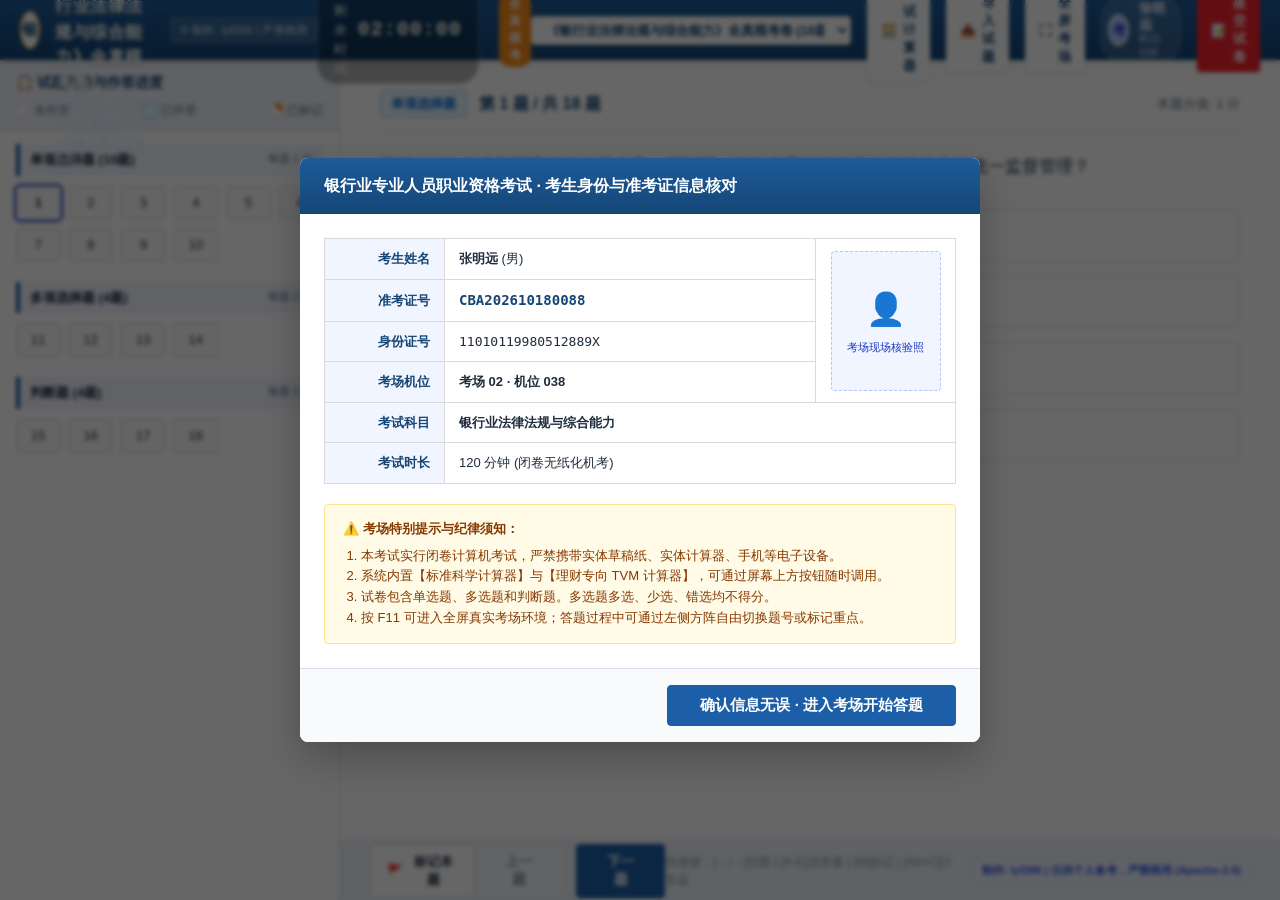
==== index.html @ 2319b37b "feat: release 2026 bank exam toolkit with 1:1 ATA web simulator and Anki deck matrix" ====
<!DOCTYPE html>
<html lang="zh-CN">
<head>
  <meta charset="UTF-8">
  <meta name="viewport" content="width=device-width, initial-scale=1.0">
  <title>2026 银行业专业人员职业资格考试 · 1:1 全真机考模拟系统 (ATA仿真版)</title>
  <link rel="stylesheet" href="lib/katex/katex.min.css">
  <link rel="stylesheet" href="css/exam_theme.css">
</head>
<body>

  <!-- ==========================================================================
       顶部考务信息栏 (ATA 经典深蓝顶栏)
       ========================================================================== -->
  <header class="exam-header">
    <div class="header-left">
      <div class="cba-emblem">银</div>
      <div class="exam-title-group">
        <h1 id="examHeaderTitle">2026 银行业专业人员初级职业资格考试</h1>
        <div class="exam-subtitle" id="examHeaderSubtitle">全美在线 (ATA) 全真考务机考模拟平台</div>
      </div>
      <div class="author-watermark-tag" title="本项目严格开源非商业使用">
        <span>© 制作: lyf266 | 严禁商用</span>
      </div>
    </div>

    <div class="header-center">
      <div class="timer-badge">
        <span>⏱️ 剩余时间</span>
        <span class="timer-digits" id="examTimer">02:00:00</span>
      </div>
      <button class="mode-badge" id="modeToggleBtn" title="点击切换模考与背题模式" style="border:none; cursor:pointer;">全真模考</button>
    </div>

    <div class="header-right">
      <!-- 科目切换下拉框 -->
      <select id="paperSelect" style="padding: 5px 10px; border-radius: 4px; border: 1px solid #d9d9d9; font-size: 13px; background: #ffffff; color: #164675; font-weight: 600; max-width: 320px; outline: none; cursor: pointer;">
        <optgroup label="🔥 2025年10月最新机考回忆卷 (新增)">
          <option value="2025_10_law">2025年10月《法律法规》最新机考回忆卷 (30题·上午+下午场)</option>
          <option value="2025_10_finance">2025年10月《个人理财》最新机考回忆卷 (13题·先付年金/养老)</option>
          <option value="2024_2025_spotlight">2024-2025双科机考高频考点密训卷 (10题)</option>
        </optgroup>
        <optgroup label="🎯 2026 冲刺模考卷 (双科仿真)">
          <option value="law_2026">《银行业法律法规与综合能力》全真模考卷 (18题)</option>
          <option value="finance_2026">《个人理财》金融计算与实务模考卷 (11题)</option>
        </optgroup>
        <optgroup label="🏛️ 《法律法规与综合能力》历年机考真题卷">
          <option value="2024_10_law">2024年下半年《法律法规》全真模考金题卷 (125题·满分)</option>
          <option value="2024_06_law">2024年06月《法律法规》全真机考真题卷 (125题·高频)</option>
          <option value="2025_06_law">2025年上半年《法律法规》最新大纲密训卷 (6题)</option>
          <option value="2023_06_law">2023年上半年《法律法规》机考回忆原题卷 (30题)</option>
          <option value="2023_10_law">2023年下半年《法律法规》机考全真精选卷 (5题)</option>
        </optgroup>
        <optgroup label="💰 《个人理财》历年机考真题卷">
          <option value="2024_10_finance">2024年下半年《个人理财》全真模考金题卷 (115题·满分)</option>
          <option value="2024_06_finance">2024年06月《个人理财》全真机考真题卷 (114题·高频)</option>
          <option value="2025_06_finance">2025年上半年《个人理财》最新大纲密训卷 (5题)</option>
          <option value="2023_06_finance">2023年上半年《个人理财》机考回忆原题卷 (8题)</option>
          <option value="2023_10_finance">2023年下半年《个人理财》机考全真精选卷 (5题)</option>
        </optgroup>
      </select>

      <button class="header-action-btn" id="btnOpenCalc" title="快捷键: Alt + C">
        <span>🧮</span> 考试计算器
      </button>

      <button class="header-action-btn" id="btnOpenImport">
        <span>📥</span> 导入试题
      </button>

      <button class="header-action-btn" id="fullscreenBtn" title="快捷键: F11">
        <span>⛶</span> 全屏考场
      </button>

      <div class="candidate-chip">
        <div class="candidate-avatar">考</div>
        <div class="candidate-meta">
          <div class="candidate-name" id="headerCandidateName">张明远</div>
          <div class="candidate-seat">机位 038</div>
        </div>
      </div>

      <button class="header-action-btn submit-btn" id="headerSubmitBtn">
        <span>📝</span> 提交试卷
      </button>
    </div>
  </header>

  <!-- ==========================================================================
       主考场工作区 (左侧题号矩阵 + 右侧作答区)
       ========================================================================== -->
  <main class="exam-layout">
    <!-- 左侧试题结构与导航 -->
    <aside class="exam-sidebar">
      <div class="sidebar-header">
        <div class="sidebar-title">📋 试题列表与作答进度</div>
        <div class="status-legend">
          <div class="legend-item">
            <div class="legend-swatch unanswered"></div>
            <span>未作答</span>
          </div>
          <div class="legend-item">
            <div class="legend-swatch answered"></div>
            <span>已作答</span>
          </div>
          <div class="legend-item">
            <div class="legend-swatch flagged"></div>
            <span>已标记</span>
          </div>
        </div>
      </div>
      <div class="sidebar-content" id="sidebarContent">
        <!-- 动态生成题型方阵 -->
      </div>
    </aside>

    <!-- 右侧试题作答中心 -->
    <section class="exam-main">
      <div class="q-container">
        <div class="q-meta-bar">
          <div style="display: flex; align-items: center; gap: 12px; flex-wrap: wrap;">
            <span class="q-type-badge" id="qTypeBadge">单项选择题</span>
            <span class="reformed-tag" id="reformedBadge" style="display: none;">🔥 2026新规考点</span>
            <span class="q-number-indicator" id="qNumberIndicator">第 1 题 / 共 18 题</span>
          </div>
          <div class="q-score-indicator" id="qScoreIndicator">本题分值: 1.0 分</div>
        </div>

        <!-- 题干 -->
        <div class="q-stem" id="qStem">
          正在加载试卷题目...
        </div>

        <!-- 选项列表 -->
        <div class="q-options-list" id="qOptionsList">
          <!-- 动态生成选项 -->
        </div>

        <!-- 考点精析与速记口诀卡片 (背题模式 / 考后复盘) -->
        <div class="explanation-card" id="qExplanationCard">
          <div class="exp-header">
            <span>💡 参考答案与考点精析</span>
            <span>正确答案：<span class="exp-correct-tag" id="expCorrectAns">B</span></span>
          </div>
          <div class="exp-body" id="expBody">
            加载考点解析中...
          </div>
          <div class="mnemonic-box" id="expMnemonic">
            🔑 助记口诀
          </div>
          <div class="trap-box" id="expTrap" style="display: none;">
            ⚠️ 审题陷阱与新规警示
          </div>
        </div>
      </div>

      <!-- 底部考务操作栏 -->
      <footer class="exam-footer">
        <div class="footer-left">
          <button class="flag-btn" id="btnFlagQ" title="快捷键: M">
            <span>🚩</span> <span id="flagBtnText">标记本题</span>
          </button>
        </div>

        <div class="footer-center">
          <button class="nav-btn" id="btnPrevQ" title="快捷键: ← 方向键">上一题</button>
          <button class="nav-btn primary" id="btnNextQ" title="快捷键: → 方向键">下一题</button>
        </div>

        <div class="footer-right" style="display: flex; align-items: center; gap: 14px;">
          <span style="font-size: 12px; color: #8c9ba5;">快捷键：[←/→]切题 | [A-E]选答案 | [M]标记 | [Alt+C]计算器</span>
          <span class="footer-copyright-tag">制作: lyf266 | 仅供个人备考，严禁商用 (Apache-2.0)</span>
        </div>
      </footer>
    </section>
  </main>

  <!-- ==========================================================================
       考场标准可拖拽双模式浮动计算器
       ========================================================================== -->
  <div class="calc-window" id="calcWindow">
    <div class="calc-header" id="calcHeader">
      <span>🧮 银行业考试专用计算器 (可按住拖拽)</span>
      <div class="calc-header-controls">
        <button class="calc-ctrl-btn" id="calcCloseBtn" title="关闭计算器">✕</button>
      </div>
    </div>

    <div class="calc-tabs">
      <button class="calc-tab-btn active" data-tab="sci">🔬 考场科学计算器</button>
      <button class="calc-tab-btn" data-tab="tvm">📈 理财专用 TVM 金融计算器</button>
    </div>

    <div class="calc-body">
      <!-- 科学计算显示屏 -->
      <div class="calc-screen">
        <div class="calc-expression" id="calcExpression"></div>
        <div class="calc-display" id="calcDisplay">0</div>
      </div>

      <!-- 模式1: 科学计算器键盘 -->
      <div class="calc-sci-grid" id="calcSciGrid">
        <button class="calc-key sci-fn" data-action="fn" data-val="sqr">x²</button>
        <button class="calc-key sci-fn" data-action="fn" data-val="pow">xʸ</button>
        <button class="calc-key sci-fn" data-action="fn" data-val="sqrt">√x</button>
        <button class="calc-key sci-fn" data-action="fn" data-val="yroot">ʸ√x</button>
        <button class="calc-key action" data-action="clear">C</button>

        <button class="calc-key sci-fn" data-action="fn" data-val="exp">eˣ</button>
        <button class="calc-key sci-fn" data-action="fn" data-val="ln">ln</button>
        <button class="calc-key sci-fn" data-action="fn" data-val="log">log</button>
        <button class="calc-key sci-fn" data-action="fn" data-val="recip">1/x</button>
        <button class="calc-key action" data-action="backspace">⌫</button>

        <button class="calc-key sci-fn" data-action="fn" data-val="e">e</button>
        <button class="calc-key" data-action="digit" data-val="7">7</button>
        <button class="calc-key" data-action="digit" data-val="8">8</button>
        <button class="calc-key" data-action="digit" data-val="9">9</button>
        <button class="calc-key action" data-action="op" data-val="/">÷</button>

        <button class="calc-key sci-fn" data-action="fn" data-val="pi">π</button>
        <button class="calc-key" data-action="digit" data-val="4">4</button>
        <button class="calc-key" data-action="digit" data-val="5">5</button>
        <button class="calc-key" data-action="digit" data-val="6">6</button>
        <button class="calc-key action" data-action="op" data-val="*">×</button>

        <button class="calc-key sci-fn" data-action="neg">±</button>
        <button class="calc-key" data-action="digit" data-val="1">1</button>
        <button class="calc-key" data-action="digit" data-val="2">2</button>
        <button class="calc-key" data-action="digit" data-val="3">3</button>
        <button class="calc-key action" data-action="op" data-val="-">-</button>

        <button class="calc-key sci-fn" data-action="ce">CE</button>
        <button class="calc-key" data-action="digit" data-val="0">0</button>
        <button class="calc-key" data-action="dot">.</button>
        <button class="calc-key equal" data-action="equal">=</button>
        <button class="calc-key action" data-action="op" data-val="+">+</button>
      </div>

      <!-- 模式2: 理财专用 TVM 金融面板 (货币时间价值) -->
      <div class="tvm-panel" id="calcTvmPanel">
        <div class="tvm-mode-row">
          <span id="tvmModeText">期末年金 (Ordinary/END)</span>
          <button class="tvm-toggle-btn" id="tvmToggleBtn">END</button>
        </div>

        <div class="tvm-input-row">
          <span class="tvm-label">N (期数)</span>
          <input type="number" step="any" class="tvm-input" id="tvm_N" placeholder="如 5 或 60">
          <button class="tvm-cpt-btn" data-target="N">CPT</button>
        </div>

        <div class="tvm-input-row">
          <span class="tvm-label">I/Y (年利率%)</span>
          <input type="number" step="any" class="tvm-input" id="tvm_IY" placeholder="如 5 (表示5%)">
          <button class="tvm-cpt-btn" data-target="IY">CPT</button>
        </div>

        <div class="tvm-input-row">
          <span class="tvm-label">PV (现值)</span>
          <input type="number" step="any" class="tvm-input" id="tvm_PV" placeholder="流出填负,如 -10000">
          <button class="tvm-cpt-btn" data-target="PV">CPT</button>
        </div>

        <div class="tvm-input-row">
          <span class="tvm-label">PMT (每期年金)</span>
          <input type="number" step="any" class="tvm-input" id="tvm_PMT" placeholder="每期收付,如 -2000">
          <button class="tvm-cpt-btn" data-target="PMT">CPT</button>
        </div>

        <div class="tvm-input-row">
          <span class="tvm-label">FV (终值)</span>
          <input type="number" step="any" class="tvm-input" id="tvm_FV" placeholder="未来本利和">
          <button class="tvm-cpt-btn" data-target="FV">CPT</button>
        </div>

        <div id="tvmStatusMsg" style="font-size: 12px; color: #1d39c4; font-weight: 600; min-height: 18px; text-align: center;">
          填写已知 4 项，点击对应 CPT 求解第 5 项
        </div>

        <div class="tvm-actions">
          <button class="tvm-action-btn" id="tvmClrBtn">CLR TVM (清空)</button>
        </div>
      </div>
    </div>
  </div>

  <!-- ==========================================================================
       考前准考证核对模态框 (ATA 考前必备阶段)
       ========================================================================== -->
  <div class="modal-overlay" id="ticketModal">
    <div class="modal-card">
      <div class="modal-header">
        <h2>银行业专业人员职业资格考试 · 考生身份与准考证信息核对</h2>
      </div>
      <div class="modal-body">
        <table class="ticket-table">
          <tr>
            <th>考生姓名</th>
            <td><strong>张明远</strong> (男)</td>
            <td rowspan="4" style="width: 140px; text-align: center; vertical-align: middle;">
              <div class="ticket-photo-box">
                <span style="font-size: 32px;">👤</span>
                <span style="font-size: 11px; margin-top: 6px;">考场现场核验照</span>
              </div>
            </td>
          </tr>
          <tr>
            <th>准考证号</th>
            <td><code style="font-size: 14px; font-weight: bold; color: #164675;">CBA202610180088</code></td>
          </tr>
          <tr>
            <th>身份证号</th>
            <td><code>11010119980512889X</code></td>
          </tr>
          <tr>
            <th>考场机位</th>
            <td><strong>考场 02 · 机位 038</strong></td>
          </tr>
          <tr>
            <th>考试科目</th>
            <td colspan="2"><strong id="ticketSubject">银行业法律法规与综合能力</strong></td>
          </tr>
          <tr>
            <th>考试时长</th>
            <td colspan="2"><span id="ticketDuration">120 分钟</span> (闭卷无纸化机考)</td>
          </tr>
        </table>

        <div class="exam-rules-box">
          <strong>⚠️ 考场特别提示与纪律须知：</strong>
          <ol>
            <li>本考试实行闭卷计算机考试，严禁携带实体草稿纸、实体计算器、手机等电子设备。</li>
            <li>系统内置【标准科学计算器】与【理财专向 TVM 计算器】，可通过屏幕上方按钮随时调用。</li>
            <li>试卷包含单选题、多选题和判断题。多选题多选、少选、错选均不得分。</li>
            <li>按 F11 可进入全屏真实考场环境；答题过程中可通过左侧方阵自由切换题号或标记重点。</li>
          </ol>
        </div>
      </div>
      <div class="modal-footer">
        <button class="nav-btn primary" id="startExamBtn" style="padding: 10px 32px; font-size: 15px;">
          确认信息无误 · 进入考场开始答题
        </button>
      </div>
    </div>
  </div>

  <!-- ==========================================================================
       试题导入模态框 (智能文本粘贴 + JSON拖拽导出)
       ========================================================================== -->
  <div class="modal-overlay" id="importModal">
    <div class="modal-card">
      <div class="modal-header">
        <h2>📥 导入自定义试题 (想要什么题都可以自己导入)</h2>
        <button class="modal-close-btn" id="closeImportBtn">✕</button>
      </div>
      <div class="modal-body">
        <div class="import-tabs">
          <button class="import-tab-btn active" data-tab="text">📝 智能自然文本粘贴</button>
          <button class="import-tab-btn" data-tab="json">📁 JSON 文件拖拽 / 导出备份</button>
        </div>

        <!-- 选项卡1: 文本智能解析 -->
        <div id="importTextPanel">
          <p style="font-size: 12px; color: var(--text-secondary); margin-bottom: 8px;">
            提示：直接将大模型生成、文档或网页复制的题库文本粘贴在下方，系统将自动识别题干、选项、答案、解析与口诀。
          </p>
          <textarea class="import-textarea" id="importTextarea" placeholder="在此粘贴题目文本，例如：
1. 商业银行核心一级资本充足率最低要求为多少？
A. 4%
B. 5%
C. 6%
D. 8%
【答案】B
【解析】巴塞尔资本协议规定底线为5%
【口诀】核心一五，一级六"></textarea>

          <div style="display: flex; justify-content: space-between; align-items: center; margin-top: 10px;">
            <button class="nav-btn" id="loadSampleTextBtn">载入测试样例模板</button>
            <span class="import-preview-badge" id="importPreviewBadge" style="display: none;">已就绪</span>
          </div>
        </div>

        <!-- 选项卡2: JSON 结构化管理 -->
        <div id="importJsonPanel" style="display: none;">
          <p style="font-size: 13px; color: var(--text-secondary); margin-bottom: 16px;">
            选择本地标准 <code>.json</code> 试卷文件上传，或将当前正在做/导入的试题一键导出备份：
          </p>
          <div style="display: flex; gap: 14px; align-items: center; margin-bottom: 20px;">
            <input type="file" id="jsonFileInput" accept=".json" style="font-size: 13px;">
          </div>
          <hr style="border: none; border-top: 1px dashed #d9d9d9; margin: 16px 0;">
          <div style="display: flex; justify-content: space-between; align-items: center;">
            <span style="font-size: 13px; font-weight: 600;">备份当前正在测试的考卷：</span>
            <button class="nav-btn" id="exportJsonBtn">💾 导出当前试卷为 JSON</button>
          </div>
        </div>
      </div>
      <div class="modal-footer">
        <button class="nav-btn" id="cancelImportBtn">取消</button>
        <button class="nav-btn primary" id="confirmImportBtn">确认并立即载入考场</button>
      </div>
    </div>
  </div>

  <!-- ==========================================================================
       考务成绩报告单模态框 (交卷评测与错题复盘)
       ========================================================================== -->
  <div class="modal-overlay" id="reportModal">
    <div class="modal-card">
      <div class="modal-header">
        <h2>银行业专业人员职业资格考试 · 成绩合格通知单</h2>
      </div>
      <div class="modal-body">
        <div class="report-card">
          <div class="report-stamp" id="reportStamp">成绩合格</div>

          <div class="score-display-box">
            <span class="score-num" id="reportScore">85.0</span>
            <span class="score-unit">分 / 满分100 (及格线: 60)</span>
          </div>

          <div class="stats-grid">
            <div class="stat-item">
              <div class="stat-label">答对题数</div>
              <div class="stat-val" id="statCorrect" style="color: #52c41a;">15</div>
            </div>
            <div class="stat-item">
              <div class="stat-label">答错题数</div>
              <div class="stat-val" id="statWrong" style="color: #f5222d;">2</div>
            </div>
            <div class="stat-item">
              <div class="stat-label">未作答</div>
              <div class="stat-val" id="statUnattempted">1</div>
            </div>
            <div class="stat-item">
              <div class="stat-label">考试耗时</div>
              <div class="stat-val" id="statTimeSpent">42 分钟</div>
            </div>
          </div>

          <p style="font-size: 13px; color: var(--text-secondary); margin-bottom: 15px;">
            已自动切换为【解析复盘模式】，左侧题号方阵中 <span style="color:#52c41a; font-weight:bold;">绿色</span> 代表正确，<span style="color:#f5222d; font-weight:bold;">红色</span> 代表错题。
          </p>
        </div>
      </div>
      <div class="modal-footer" style="display: flex; justify-content: space-between; align-items: center;">
        <span style="font-size: 12px; color: var(--text-muted);">🎴 2026 银行从业初级 · 制作: lyf266 | 仅供个人备考，严禁商用 (Apache-2.0)</span>
        <button class="nav-btn primary" id="closeReportBtn" style="padding: 8px 24px;">
          进入错题与考点逐题复盘
        </button>
      </div>
    </div>
  </div>

  <!-- ==========================================================================
       脚本加载
       ========================================================================== -->
  <script src="lib/katex/katex.min.js"></script>
  <script src="lib/katex/auto-render.min.js"></script>
  <script src="js/presets.js"></script>
  <script src="js/past_papers.js"></script>
  <script src="js/calculator.js"></script>
  <script src="js/importer.js"></script>
  <script src="js/exam_core.js"></script>

  <script>
    // 初始化全系统单例
    window.addEventListener("DOMContentLoaded", () => {
      // 1. 初始化计算器
      window.examCalc = new ExamCalculator();
      document.getElementById("btnOpenCalc").addEventListener("click", () => {
        window.examCalc.toggle();
      });
      document.getElementById("calcCloseBtn").addEventListener("click", () => {
        window.examCalc.hide();
      });

      // 2. 初始化导入器
      window.examImporter = new QuestionImporter();
      document.getElementById("btnOpenImport").addEventListener("click", () => {
        window.examImporter.show();
      });
      document.getElementById("closeImportBtn").addEventListener("click", () => {
        window.examImporter.hide();
      });
      document.getElementById("cancelImportBtn").addEventListener("click", () => {
        window.examImporter.hide();
      });

      // 3. 初始化考务核心
      window.examCore = new ExamCore();
      // 默认加载《银行业法律法规与综合能力》
      window.examCore.loadPaper(PRESET_PAPERS.law_2026);

      // 4. 成绩单关闭事件
      document.getElementById("closeReportBtn").addEventListener("click", () => {
        window.examCore.hideReportModal();
      });
    });
  </script>
</body>
</html>
---- css/exam_theme.css ----
/* ==========================================================================
   2026 银行业专业人员职业资格考试 (ATA机考 1:1 仿真系统) 样式表
   基准：遵循思源黑体 (Source Han Sans SC) 全局排版与 ATA 考场经典视觉规范
   ========================================================================== */

:root {
  --font-main: "Source Han Sans SC", "Noto Sans CJK SC", "Noto Sans SC", "PingFang SC", "Hiragino Sans GB", "Microsoft YaHei", sans-serif;
  --ata-navy: #164675;
  --ata-blue: #1c5fa8;
  --ata-blue-hover: #144982;
  --ata-light-bg: #f4f6fa;
  --ata-panel-bg: #ffffff;
  --border-color: #d8dee8;
  --text-primary: #1f2d3d;
  --text-secondary: #5c6b7d;
  --text-muted: #8c9ba5;
  --color-success: #52c41a;
  --color-danger: #f5222d;
  --color-warning: #fa8c16;
  --color-info: #1890ff;
  --q-answered-bg: #e6f7ff;
  --q-answered-border: #91d5ff;
  --q-answered-text: #096dd9;
  --q-active-border: #1d39c4;
}

* {
  box-sizing: border-box;
  margin: 0;
  padding: 0;
  -webkit-font-smoothing: antialiased;
}

body {
  font-family: var(--font-main);
  background-color: var(--ata-light-bg);
  color: var(--text-primary);
  font-size: 14px;
  line-height: 1.5;
  height: 100vh;
  overflow: hidden;
  user-select: none;
}

/* 顶部考务深蓝信息栏 */
.exam-header {
  height: 60px;
  background: linear-gradient(180deg, #1d5b99 0%, #154677 100%);
  color: #ffffff;
  display: flex;
  align-items: center;
  justify-content: space-between;
  padding: 0 20px;
  box-shadow: 0 2px 8px rgba(0, 0, 0, 0.15);
  position: relative;
  z-index: 100;
}

.header-left {
  display: flex;
  align-items: center;
  gap: 15px;
}

.cba-emblem {
  width: 38px;
  height: 38px;
  background: #ffffff;
  border-radius: 50%;
  display: flex;
  align-items: center;
  justify-content: center;
  color: var(--ata-navy);
  font-weight: 900;
  font-size: 16px;
  box-shadow: 0 2px 4px rgba(0, 0, 0, 0.2);
  border: 2px solid #ffd591;
}

.exam-title-group h1 {
  font-size: 17px;
  font-weight: 700;
  letter-spacing: 0.5px;
  text-shadow: 0 1px 2px rgba(0, 0, 0, 0.3);
}

.exam-title-group .exam-subtitle {
  font-size: 12px;
  color: #d6e4ff;
}

.author-watermark-tag {
  display: inline-flex;
  align-items: center;
  background: rgba(255, 255, 255, 0.12);
  border: 1px solid rgba(255, 255, 255, 0.25);
  border-radius: 4px;
  padding: 3px 8px;
  font-size: 11px;
  color: #e6f7ff;
  font-weight: 500;
  letter-spacing: 0.3px;
  white-space: nowrap;
}

.footer-copyright-tag {
  display: inline-flex;
  align-items: center;
  background: #f0f5ff;
  border: 1px solid #d6e4ff;
  color: #2f54eb;
  padding: 2px 8px;
  border-radius: 4px;
  font-size: 11px;
  font-weight: 600;
  white-space: nowrap;
}

.header-center {
  display: flex;
  align-items: center;
  gap: 20px;
}

.timer-badge {
  background: rgba(0, 0, 0, 0.3);
  border: 1px solid rgba(255, 255, 255, 0.3);
  border-radius: 20px;
  padding: 4px 16px;
  display: flex;
  align-items: center;
  gap: 8px;
  font-size: 13px;
}

.timer-digits {
  font-family: "Courier New", Courier, monospace, var(--font-main);
  font-size: 20px;
  font-weight: bold;
  color: #fffae6;
  letter-spacing: 1px;
}

.timer-digits.warning {
  color: #ff4d4f;
  animation: pulse-warn 1s infinite alternate;
}

@keyframes pulse-warn {
  from { opacity: 1; }
  to { opacity: 0.5; }
}

.mode-badge {
  font-size: 12px;
  padding: 3px 10px;
  border-radius: 12px;
  background: #fa8c16;
  color: #ffffff;
  font-weight: bold;
}

.header-right {
  display: flex;
  align-items: center;
  gap: 16px;
}

.candidate-chip {
  display: flex;
  align-items: center;
  gap: 10px;
  background: rgba(255, 255, 255, 0.12);
  padding: 4px 12px 4px 6px;
  border-radius: 24px;
  border: 1px solid rgba(255, 255, 255, 0.2);
}

.candidate-avatar {
  width: 32px;
  height: 32px;
  border-radius: 50%;
  background: #adc6ff;
  border: 1px solid #ffffff;
  display: flex;
  align-items: center;
  justify-content: center;
  color: #1d39c4;
  font-size: 14px;
  font-weight: bold;
}

.candidate-meta {
  line-height: 1.2;
}

.candidate-name {
  font-size: 13px;
  font-weight: 600;
}

.candidate-seat {
  font-size: 11px;
  color: #d6e4ff;
}

.header-action-btn {
  background: #ffffff;
  color: var(--ata-navy);
  border: none;
  border-radius: 4px;
  padding: 6px 14px;
  font-size: 13px;
  font-weight: 600;
  cursor: pointer;
  display: flex;
  align-items: center;
  gap: 6px;
  transition: all 0.2s;
  box-shadow: 0 2px 4px rgba(0, 0, 0, 0.1);
}

.header-action-btn:hover {
  background: #e6f7ff;
  color: var(--ata-blue);
  transform: translateY(-1px);
}

.header-action-btn.submit-btn {
  background: #f5222d;
  color: #ffffff;
}

.header-action-btn.submit-btn:hover {
  background: #cf1322;
}

/* 主考场工作区双栏布局 */
.exam-layout {
  display: flex;
  height: calc(100vh - 60px);
  background-color: var(--ata-light-bg);
}

/* 左侧试题结构与题号导航方阵 */
.exam-sidebar {
  width: 340px;
  min-width: 340px;
  background: var(--ata-panel-bg);
  border-right: 1px solid var(--border-color);
  display: flex;
  flex-direction: column;
  overflow: hidden;
}

.sidebar-header {
  padding: 12px 16px;
  background: #edf2f9;
  border-bottom: 1px solid var(--border-color);
}

.sidebar-title {
  font-size: 14px;
  font-weight: 700;
  color: var(--ata-navy);
  margin-bottom: 8px;
}

.status-legend {
  display: flex;
  align-items: center;
  justify-content: space-between;
  font-size: 12px;
  color: var(--text-secondary);
}

.legend-item {
  display: flex;
  align-items: center;
  gap: 4px;
}

.legend-swatch {
  width: 14px;
  height: 14px;
  border-radius: 2px;
  border: 1px solid #d9d9d9;
}

.legend-swatch.unanswered {
  background: #fafafa;
}

.legend-swatch.answered {
  background: var(--q-answered-bg);
  border-color: var(--q-answered-border);
}

.legend-swatch.flagged {
  background: #ffffff;
  position: relative;
}

.legend-swatch.flagged::after {
  content: "";
  position: absolute;
  top: 0;
  right: 0;
  width: 0;
  height: 0;
  border-style: solid;
  border-width: 0 9px 9px 0;
  border-color: transparent var(--color-warning) transparent transparent;
}

.sidebar-content {
  flex: 1;
  overflow-y: auto;
  padding: 12px 16px;
}

.section-group {
  margin-bottom: 20px;
}

.section-header {
  font-size: 13px;
  font-weight: 700;
  color: var(--text-primary);
  padding: 6px 10px;
  background: #f0f5ff;
  border-left: 4px solid var(--ata-blue);
  border-radius: 0 4px 4px 0;
  margin-bottom: 10px;
  display: flex;
  justify-content: space-between;
}

.section-score-tag {
  font-size: 11px;
  color: var(--text-secondary);
  font-weight: normal;
}

.q-grid {
  display: grid;
  grid-template-columns: repeat(6, 1fr);
  gap: 8px;
}

.q-box {
  height: 34px;
  border: 1px solid #d9d9d9;
  border-radius: 4px;
  background: #fafafa;
  color: var(--text-primary);
  display: flex;
  align-items: center;
  justify-content: center;
  font-size: 13px;
  font-weight: 500;
  cursor: pointer;
  position: relative;
  transition: all 0.15s ease;
}

.q-box:hover {
  border-color: var(--ata-blue);
  color: var(--ata-blue);
}

.q-box.answered {
  background: var(--q-answered-bg);
  border-color: var(--q-answered-border);
  color: var(--q-answered-text);
  font-weight: 700;
}

.q-box.active {
  outline: 2px solid var(--q-active-border);
  box-shadow: 0 0 5px rgba(29, 57, 196, 0.4);
  font-weight: 800;
}

.q-box.flagged::after {
  content: "";
  position: absolute;
  top: 0;
  right: 0;
  width: 0;
  height: 0;
  border-style: solid;
  border-width: 0 10px 10px 0;
  border-color: transparent var(--color-warning) transparent transparent;
}

.q-box.correct {
  background: #f6ffed !important;
  border-color: #b7eb8f !important;
  color: #389e0d !important;
}

.q-box.wrong {
  background: #fff1f0 !important;
  border-color: #ffa39e !important;
  color: #cf1322 !important;
}

/* 试题与作答主中心 */
.exam-main {
  flex: 1;
  display: flex;
  flex-direction: column;
  background: #ffffff;
  overflow: hidden;
}

.q-container {
  flex: 1;
  overflow-y: auto;
  padding: 30px 40px;
}

.q-meta-bar {
  display: flex;
  align-items: center;
  justify-content: space-between;
  padding-bottom: 14px;
  border-bottom: 1px dashed var(--border-color);
  margin-bottom: 20px;
}

.q-type-badge {
  background: #e6f7ff;
  border: 1px solid #91d5ff;
  color: #096dd9;
  padding: 3px 10px;
  border-radius: 4px;
  font-size: 13px;
  font-weight: 700;
}

.q-number-indicator {
  font-size: 16px;
  font-weight: 700;
  color: var(--ata-navy);
}

.q-score-indicator {
  font-size: 13px;
  color: var(--text-secondary);
}

.q-stem {
  font-size: 17px;
  line-height: 1.7;
  color: #1f2d3d;
  font-weight: 500;
  margin-bottom: 28px;
  user-select: text;
  white-space: pre-wrap;
  word-break: break-word;
}

.q-options-list {
  display: flex;
  flex-direction: column;
  gap: 14px;
  margin-bottom: 30px;
}

.option-item {
  display: flex;
  align-items: flex-start;
  padding: 14px 18px;
  border: 1px solid #dbe2ea;
  border-radius: 6px;
  background: #ffffff;
  cursor: pointer;
  transition: all 0.15s ease;
  user-select: text;
}

.option-item:hover {
  background: #f7f9fc;
  border-color: #91d5ff;
}

.option-item.selected {
  background: #e6f7ff;
  border-color: #1890ff;
  box-shadow: 0 2px 6px rgba(24, 144, 255, 0.15);
}

.option-radio,
.option-checkbox {
  width: 18px;
  height: 18px;
  margin-right: 12px;
  margin-top: 2px;
  cursor: pointer;
  accent-color: #1890ff;
}

.option-label {
  font-weight: 700;
  font-size: 15px;
  color: var(--ata-blue);
  margin-right: 10px;
  min-width: 22px;
}

.option-text {
  font-size: 15px;
  line-height: 1.5;
  color: var(--text-primary);
  flex: 1;
}

/* 即时解析与助记卡片（背题练习/考后复盘） */
.explanation-card {
  margin-top: 25px;
  padding: 20px;
  background: #fafafa;
  border: 1px solid #e8e8e8;
  border-radius: 6px;
  display: none;
}

.explanation-card.visible {
  display: block;
}

.exp-header {
  font-size: 14px;
  font-weight: 700;
  color: var(--ata-navy);
  margin-bottom: 10px;
  display: flex;
  align-items: center;
  gap: 8px;
}

.exp-correct-tag {
  color: var(--color-success);
  font-weight: 800;
  font-size: 16px;
}

.exp-body {
  font-size: 14px;
  line-height: 1.6;
  color: #333333;
  margin-bottom: 12px;
  user-select: text;
  white-space: pre-wrap;
  word-break: break-word;
}

.mnemonic-box {
  background: #fffbe6;
  border: 1px solid #ffe58f;
  padding: 10px 14px;
  border-radius: 4px;
  font-size: 13px;
  color: #d46b08;
  font-weight: 600;
  white-space: pre-wrap;
  word-break: break-word;
}

.trap-box {
  background: #fff2f0;
  border: 1px solid #ffccc7;
  border-left: 4px solid #ff4d4f;
  padding: 10px 14px;
  border-radius: 4px;
  color: #cf1322;
  font-size: 13px;
  line-height: 1.6;
  margin-top: 10px;
  white-space: pre-wrap;
  word-break: break-word;
}

.reformed-tag {
  background: #f6ffed;
  color: #389e0d;
  border: 1px solid #b7eb8f;
  padding: 2px 8px;
  border-radius: 4px;
  font-size: 12px;
  font-weight: 600;
  display: inline-flex;
  align-items: center;
}

/* 底部考务操作工具栏 */
.exam-footer {
  height: 60px;
  border-top: 1px solid var(--border-color);
  background: #edf2f9;
  display: flex;
  align-items: center;
  justify-content: space-between;
  padding: 0 30px;
}

.footer-left {
  display: flex;
  align-items: center;
  gap: 15px;
}

.flag-btn {
  display: flex;
  align-items: center;
  gap: 6px;
  background: #ffffff;
  border: 1px solid #d9d9d9;
  border-radius: 4px;
  padding: 8px 16px;
  font-size: 13px;
  font-weight: 600;
  color: var(--text-primary);
  cursor: pointer;
  transition: all 0.2s;
}

.flag-btn:hover {
  border-color: var(--color-warning);
  color: var(--color-warning);
}

.flag-btn.flagged {
  background: #fff7e6;
  border-color: var(--color-warning);
  color: var(--color-warning);
}

.footer-center {
  display: flex;
  align-items: center;
  gap: 12px;
}

.nav-btn {
  padding: 8px 24px;
  font-size: 14px;
  font-weight: 600;
  border-radius: 4px;
  border: 1px solid #d9d9d9;
  background: #ffffff;
  color: var(--text-primary);
  cursor: pointer;
  transition: all 0.2s;
}

.nav-btn:hover:not(:disabled) {
  background: #f0f5ff;
  border-color: var(--ata-blue);
  color: var(--ata-blue);
}

.nav-btn:disabled {
  opacity: 0.5;
  cursor: not-allowed;
}

.nav-btn.primary {
  background: var(--ata-blue);
  color: #ffffff;
  border-color: var(--ata-blue);
}

.nav-btn.primary:hover:not(:disabled) {
  background: var(--ata-blue-hover);
}

.footer-right {
  display: flex;
  align-items: center;
  gap: 12px;
}

/* ==========================================================================
   考场可拖拽浮动计算器 (科学模式 + TVM 理财金融模式)
   ========================================================================== */
.calc-window {
  position: absolute;
  top: 90px;
  right: 50px;
  width: 440px;
  background: #ffffff;
  border: 1px solid #c0c6cf;
  border-radius: 6px;
  box-shadow: 0 10px 30px rgba(0, 0, 0, 0.25);
  z-index: 1000;
  display: none;
  flex-direction: column;
  overflow: hidden;
  user-select: none;
}

.calc-window.active {
  display: flex;
}

.calc-header {
  height: 36px;
  background: linear-gradient(180deg, #2b578c 0%, #1c4270 100%);
  color: #ffffff;
  display: flex;
  align-items: center;
  justify-content: space-between;
  padding: 0 12px;
  cursor: move;
  font-weight: 600;
  font-size: 13px;
}

.calc-header-controls {
  display: flex;
  align-items: center;
  gap: 8px;
}

.calc-ctrl-btn {
  background: transparent;
  border: none;
  color: #ffffff;
  font-size: 14px;
  cursor: pointer;
  padding: 2px 6px;
  border-radius: 2px;
}

.calc-ctrl-btn:hover {
  background: rgba(255, 255, 255, 0.2);
}

.calc-tabs {
  display: flex;
  background: #f0f2f5;
  border-bottom: 1px solid #d9d9d9;
}

.calc-tab-btn {
  flex: 1;
  padding: 8px 0;
  border: none;
  background: transparent;
  font-size: 12px;
  font-weight: 600;
  color: var(--text-secondary);
  cursor: pointer;
  transition: all 0.2s;
}

.calc-tab-btn.active {
  background: #ffffff;
  color: var(--ata-blue);
  border-bottom: 2px solid var(--ata-blue);
}

.calc-body {
  padding: 14px;
  background: #f9fbfd;
}

/* 计算器屏幕 */
.calc-screen {
  background: #ffffff;
  border: 1px solid #d9d9d9;
  border-radius: 4px;
  padding: 10px 12px;
  margin-bottom: 12px;
  text-align: right;
}

.calc-expression {
  font-size: 12px;
  color: #8c8c8c;
  min-height: 18px;
  overflow: hidden;
  text-overflow: ellipsis;
  white-space: nowrap;
}

.calc-display {
  font-size: 24px;
  font-weight: bold;
  color: #1f2d3d;
  font-family: "Courier New", Courier, monospace;
  overflow: hidden;
  text-overflow: ellipsis;
  white-space: nowrap;
}

/* 科学计算键盘 */
.calc-sci-grid {
  display: grid;
  grid-template-columns: repeat(5, 1fr);
  gap: 6px;
}

.calc-key {
  height: 36px;
  background: #ffffff;
  border: 1px solid #d9d9d9;
  border-radius: 4px;
  font-size: 13px;
  font-weight: 600;
  color: #333333;
  cursor: pointer;
  display: flex;
  align-items: center;
  justify-content: center;
  transition: all 0.1s;
}

.calc-key:hover {
  background: #e6f7ff;
  border-color: #91d5ff;
}

.calc-key:active {
  background: #bae7ff;
}

.calc-key.sci-fn {
  background: #edf2fc;
  color: #1d39c4;
}

.calc-key.action {
  background: #fff7e6;
  color: #d46b08;
}

.calc-key.equal {
  background: #1890ff;
  color: #ffffff;
  border-color: #1890ff;
}

.calc-key.equal:hover {
  background: #40a9ff;
}

/* TVM 理财金融计算器面板 */
.tvm-panel {
  display: none;
  flex-direction: column;
  gap: 10px;
}

.tvm-panel.active {
  display: flex;
}

.tvm-mode-row {
  display: flex;
  align-items: center;
  justify-content: space-between;
  background: #e6f7ff;
  border: 1px solid #91d5ff;
  padding: 6px 12px;
  border-radius: 4px;
  font-size: 12px;
}

.tvm-toggle-btn {
  background: #1890ff;
  color: #ffffff;
  border: none;
  border-radius: 3px;
  padding: 3px 8px;
  font-weight: bold;
  cursor: pointer;
}

.tvm-input-row {
  display: grid;
  grid-template-columns: 80px 1fr 60px;
  align-items: center;
  gap: 8px;
}

.tvm-label {
  font-size: 12px;
  font-weight: 700;
  color: var(--ata-navy);
}

.tvm-input {
  height: 32px;
  border: 1px solid #d9d9d9;
  border-radius: 4px;
  padding: 0 8px;
  font-size: 13px;
  text-align: right;
  font-family: monospace;
}

.tvm-input:focus {
  outline: none;
  border-color: var(--ata-blue);
  box-shadow: 0 0 4px rgba(24, 144, 255, 0.3);
}

.tvm-cpt-btn {
  height: 32px;
  background: #52c41a;
  color: #ffffff;
  border: none;
  border-radius: 4px;
  font-size: 12px;
  font-weight: bold;
  cursor: pointer;
  transition: all 0.2s;
}

.tvm-cpt-btn:hover {
  background: #73d13d;
}

.tvm-actions {
  display: flex;
  gap: 8px;
  margin-top: 6px;
}

.tvm-action-btn {
  flex: 1;
  height: 32px;
  border: 1px solid #d9d9d9;
  background: #ffffff;
  border-radius: 4px;
  font-size: 12px;
  font-weight: 600;
  cursor: pointer;
}

.tvm-action-btn:hover {
  border-color: var(--ata-blue);
  color: var(--ata-blue);
}

/* ==========================================================================
   模态框系统 (考前核验、试题导入、交卷报告)
   ========================================================================== */
.modal-overlay {
  position: fixed;
  top: 0;
  left: 0;
  right: 0;
  bottom: 0;
  background: rgba(0, 0, 0, 0.6);
  backdrop-filter: blur(2px);
  display: none;
  align-items: center;
  justify-content: center;
  z-index: 2000;
}

.modal-overlay.active {
  display: flex;
}

.modal-card {
  background: #ffffff;
  border-radius: 8px;
  box-shadow: 0 16px 40px rgba(0, 0, 0, 0.25);
  max-width: 680px;
  width: 90%;
  max-height: 88vh;
  display: flex;
  flex-direction: column;
  overflow: hidden;
  animation: modal-pop 0.2s ease-out;
}

@keyframes modal-pop {
  from { transform: scale(0.95); opacity: 0; }
  to { transform: scale(1); opacity: 1; }
}

.modal-header {
  padding: 16px 24px;
  background: linear-gradient(180deg, #1d5b99 0%, #154677 100%);
  color: #ffffff;
  display: flex;
  align-items: center;
  justify-content: space-between;
}

.modal-header h2 {
  font-size: 16px;
  font-weight: 700;
}

.modal-close-btn {
  background: transparent;
  border: none;
  color: #ffffff;
  font-size: 20px;
  cursor: pointer;
  opacity: 0.8;
}

.modal-close-btn:hover {
  opacity: 1;
}

.modal-body {
  padding: 24px;
  overflow-y: auto;
  flex: 1;
}

.modal-footer {
  padding: 16px 24px;
  border-top: 1px solid var(--border-color);
  background: #f8fafc;
  display: flex;
  justify-content: flex-end;
  gap: 12px;
}

/* 准考证核对卡片样式 */
.ticket-table {
  width: 100%;
  border-collapse: collapse;
  margin-bottom: 20px;
}

.ticket-table th,
.ticket-table td {
  border: 1px solid #d9d9d9;
  padding: 10px 14px;
  font-size: 13px;
}

.ticket-table th {
  background: #f0f5ff;
  color: var(--ata-navy);
  font-weight: 700;
  width: 120px;
  text-align: right;
}

.ticket-photo-box {
  width: 110px;
  height: 140px;
  border: 1px dashed #adc6ff;
  border-radius: 4px;
  background: #f0f5ff;
  display: flex;
  flex-direction: column;
  align-items: center;
  justify-content: center;
  color: #1d39c4;
  margin: 0 auto;
}

.exam-rules-box {
  background: #fffbe6;
  border: 1px solid #ffe58f;
  padding: 14px 18px;
  border-radius: 4px;
  font-size: 13px;
  line-height: 1.6;
  color: #873800;
}

.exam-rules-box ol {
  padding-left: 18px;
  margin-top: 6px;
}

/* 试题导入器面板样式 */
.import-tabs {
  display: flex;
  border-bottom: 1px solid #d9d9d9;
  margin-bottom: 16px;
}

.import-tab-btn {
  padding: 8px 16px;
  border: none;
  background: transparent;
  font-size: 13px;
  font-weight: 600;
  color: var(--text-secondary);
  cursor: pointer;
}

.import-tab-btn.active {
  color: var(--ata-blue);
  border-bottom: 2px solid var(--ata-blue);
}

.import-textarea {
  width: 100%;
  height: 220px;
  border: 1px solid #d9d9d9;
  border-radius: 4px;
  padding: 12px;
  font-family: var(--font-main);
  font-size: 13px;
  line-height: 1.5;
  resize: vertical;
}

.import-textarea:focus {
  outline: none;
  border-color: var(--ata-blue);
}

.import-preview-badge {
  display: inline-block;
  background: #f6ffed;
  border: 1px solid #b7eb8f;
  color: #389e0d;
  padding: 4px 12px;
  border-radius: 4px;
  font-size: 12px;
  margin-top: 8px;
}

/* 成绩报告单 (准考证官方风格) */
.report-card {
  text-align: center;
  padding: 10px 0;
}

.report-stamp {
  display: inline-block;
  padding: 8px 24px;
  border: 3px double #52c41a;
  border-radius: 8px;
  color: #52c41a;
  font-size: 24px;
  font-weight: 900;
  letter-spacing: 2px;
  margin-bottom: 16px;
  transform: rotate(-3deg);
}

.report-stamp.fail {
  border-color: #f5222d;
  color: #f5222d;
}

.score-display-box {
  display: flex;
  justify-content: center;
  align-items: baseline;
  gap: 6px;
  margin-bottom: 20px;
}

.score-num {
  font-size: 56px;
  font-weight: 900;
  color: var(--ata-navy);
  font-family: var(--font-main);
}

.score-unit {
  font-size: 18px;
  font-weight: 700;
  color: var(--text-secondary);
}

.stats-grid {
  display: grid;
  grid-template-columns: repeat(4, 1fr);
  gap: 12px;
  margin-bottom: 20px;
}

.stat-item {
  background: #f4f6fa;
  padding: 12px;
  border-radius: 6px;
  border: 1px solid #e1e6ed;
}

.stat-label {
  font-size: 12px;
  color: var(--text-secondary);
  margin-bottom: 4px;
}

.stat-val {
  font-size: 18px;
  font-weight: 700;
  color: var(--ata-navy);
}

/* 响应式微调 */
@media (max-width: 900px) {
  .exam-sidebar {
    width: 260px;
    min-width: 260px;
  }
  .q-grid {
    grid-template-columns: repeat(4, 1fr);
  }
}
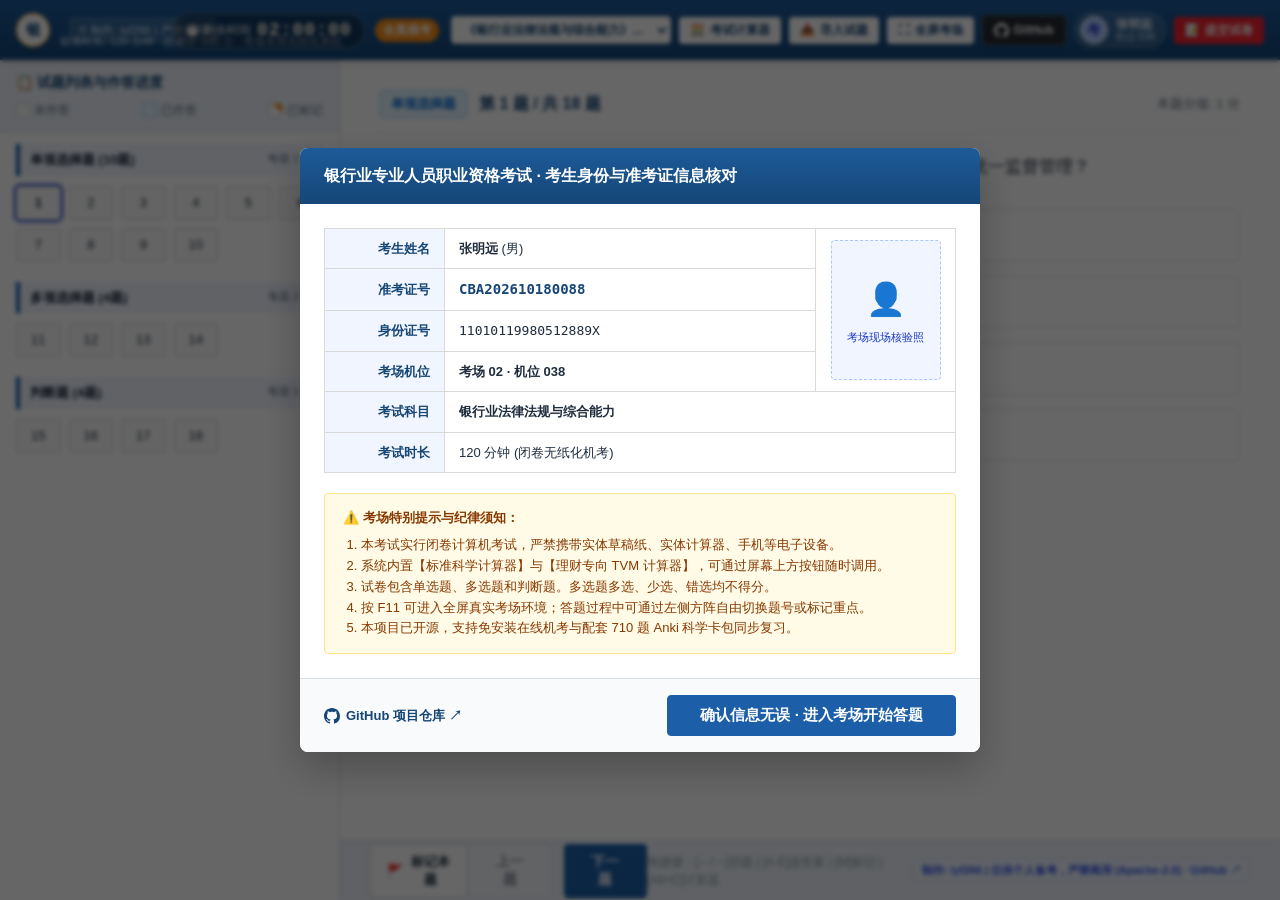
==== commit 576e3150: "feat: add GitHub button and links to project repository across web interface" ====
--- a/index.html
+++ b/index.html
@@ -19,9 +19,9 @@
         <h1 id="examHeaderTitle">2026 银行业专业人员初级职业资格考试</h1>
         <div class="exam-subtitle" id="examHeaderSubtitle">全美在线 (ATA) 全真考务机考模拟平台</div>
       </div>
-      <div class="author-watermark-tag" title="本项目严格开源非商业使用">
+      <a href="https://github.com/lyf266/bank-exam-2026-toolkit" target="_blank" rel="noopener noreferrer" class="author-watermark-tag" title="本项目严格开源非商业使用 · 点击访问 GitHub 仓库">
         <span>© 制作: lyf266 | 严禁商用</span>
-      </div>
+      </a>
     </div>
 
     <div class="header-center">
@@ -34,7 +34,7 @@
 
     <div class="header-right">
       <!-- 科目切换下拉框 -->
-      <select id="paperSelect" style="padding: 5px 10px; border-radius: 4px; border: 1px solid #d9d9d9; font-size: 13px; background: #ffffff; color: #164675; font-weight: 600; max-width: 320px; outline: none; cursor: pointer;">
+      <select id="paperSelect" style="padding: 5px 8px; border-radius: 4px; border: 1px solid #d9d9d9; font-size: 12px; background: #ffffff; color: #164675; font-weight: 600; max-width: 220px; text-overflow: ellipsis; outline: none; cursor: pointer;">
         <optgroup label="🔥 2025年10月最新机考回忆卷 (新增)">
           <option value="2025_10_law">2025年10月《法律法规》最新机考回忆卷 (30题·上午+下午场)</option>
           <option value="2025_10_finance">2025年10月《个人理财》最新机考回忆卷 (13题·先付年金/养老)</option>
@@ -72,6 +72,13 @@
         <span>⛶</span> 全屏考场
       </button>
 
+      <a href="https://github.com/lyf266/bank-exam-2026-toolkit" target="_blank" rel="noopener noreferrer" class="header-action-btn github-btn" title="访问 GitHub 开源项目仓库 (获取 Anki 卡包与源码)">
+        <svg height="15" width="15" viewBox="0 0 16 16" fill="currentColor">
+          <path d="M8 0C3.58 0 0 3.58 0 8c0 3.54 2.29 6.53 5.47 7.59.4.07.55-.17.55-.38 0-.19-.01-.82-.01-1.49-2.01.37-2.53-.49-2.69-.94-.09-.23-.48-.94-.82-1.13-.28-.15-.68-.52-.01-.53.63-.01 1.08.58 1.23.82.72 1.21 1.87.87 2.33.66.07-.52.28-.87.51-1.07-1.78-.2-3.64-.89-3.64-3.95 0-.87.31-1.59.82-2.15-.08-.2-.36-1.02.08-2.12 0 0 .67-.21 2.2.82.64-.18 1.32-.27 2-.27.68 0 1.36.09 2 .27 1.53-1.04 2.2-.82 2.2-.82.44 1.1.16 1.92.08 2.12.51.56.82 1.27.82 2.15 0 3.07-1.87 3.75-3.65 3.95.29.25.54.73.54 1.48 0 1.07-.01 1.93-.01 2.2 0 .21.15.46.55.38A8.013 8.013 0 0016 8c0-4.42-3.58-8-8-8z"></path>
+        </svg>
+        <span>GitHub</span>
+      </a>
+
       <div class="candidate-chip">
         <div class="candidate-avatar">考</div>
         <div class="candidate-meta">
@@ -169,7 +176,9 @@
 
         <div class="footer-right" style="display: flex; align-items: center; gap: 14px;">
           <span style="font-size: 12px; color: #8c9ba5;">快捷键：[←/→]切题 | [A-E]选答案 | [M]标记 | [Alt+C]计算器</span>
-          <span class="footer-copyright-tag">制作: lyf266 | 仅供个人备考，严禁商用 (Apache-2.0)</span>
+          <a href="https://github.com/lyf266/bank-exam-2026-toolkit" target="_blank" rel="noopener noreferrer" class="footer-copyright-tag" title="点击访问 GitHub 项目仓库">
+            <span>制作: lyf266 | 仅供个人备考，严禁商用 (Apache-2.0) · GitHub ↗</span>
+          </a>
         </div>
       </footer>
     </section>
@@ -334,10 +343,17 @@
             <li>系统内置【标准科学计算器】与【理财专向 TVM 计算器】，可通过屏幕上方按钮随时调用。</li>
             <li>试卷包含单选题、多选题和判断题。多选题多选、少选、错选均不得分。</li>
             <li>按 F11 可进入全屏真实考场环境；答题过程中可通过左侧方阵自由切换题号或标记重点。</li>
+            <li>本项目已开源，支持免安装在线机考与配套 710 题 Anki 科学卡包同步复习。</li>
           </ol>
         </div>
       </div>
-      <div class="modal-footer">
+      <div class="modal-footer" style="display: flex; justify-content: space-between; align-items: center;">
+        <a href="https://github.com/lyf266/bank-exam-2026-toolkit" target="_blank" rel="noopener noreferrer" style="font-size: 13px; color: #164675; text-decoration: none; display: inline-flex; align-items: center; gap: 6px; font-weight: 600;">
+          <svg height="16" width="16" viewBox="0 0 16 16" fill="currentColor">
+            <path d="M8 0C3.58 0 0 3.58 0 8c0 3.54 2.29 6.53 5.47 7.59.4.07.55-.17.55-.38 0-.19-.01-.82-.01-1.49-2.01.37-2.53-.49-2.69-.94-.09-.23-.48-.94-.82-1.13-.28-.15-.68-.52-.01-.53.63-.01 1.08.58 1.23.82.72 1.21 1.87.87 2.33.66.07-.52.28-.87.51-1.07-1.78-.2-3.64-.89-3.64-3.95 0-.87.31-1.59.82-2.15-.08-.2-.36-1.02.08-2.12 0 0 .67-.21 2.2.82.64-.18 1.32-.27 2-.27.68 0 1.36.09 2 .27 1.53-1.04 2.2-.82 2.2-.82.44 1.1.16 1.92.08 2.12.51.56.82 1.27.82 2.15 0 3.07-1.87 3.75-3.65 3.95.29.25.54.73.54 1.48 0 1.07-.01 1.93-.01 2.2 0 .21.15.46.55.38A8.013 8.013 0 0016 8c0-4.42-3.58-8-8-8z"></path>
+          </svg>
+          <span>GitHub 项目仓库 ↗</span>
+        </a>
         <button class="nav-btn primary" id="startExamBtn" style="padding: 10px 32px; font-size: 15px;">
           确认信息无误 · 进入考场开始答题
         </button>
@@ -445,7 +461,10 @@
         </div>
       </div>
       <div class="modal-footer" style="display: flex; justify-content: space-between; align-items: center;">
-        <span style="font-size: 12px; color: var(--text-muted);">🎴 2026 银行从业初级 · 制作: lyf266 | 仅供个人备考，严禁商用 (Apache-2.0)</span>
+        <div style="display: flex; align-items: center; gap: 8px;">
+          <span style="font-size: 12px; color: var(--text-muted);">🎴 2026 银行从业初级 · 制作: lyf266 | 仅供个人备考，严禁商用 (Apache-2.0)</span>
+          <a href="https://github.com/lyf266/bank-exam-2026-toolkit" target="_blank" rel="noopener noreferrer" style="font-size: 12px; color: var(--ata-blue); text-decoration: underline; font-weight: 600;">GitHub 项目仓库 ↗</a>
+        </div>
         <button class="nav-btn primary" id="closeReportBtn" style="padding: 8px 24px;">
           进入错题与考点逐题复盘
         </button>
--- a/css/exam_theme.css
+++ b/css/exam_theme.css
@@ -50,21 +50,26 @@
   display: flex;
   align-items: center;
   justify-content: space-between;
-  padding: 0 20px;
+  padding: 0 16px;
   box-shadow: 0 2px 8px rgba(0, 0, 0, 0.15);
   position: relative;
   z-index: 100;
+  flex-wrap: nowrap;
+  gap: 12px;
 }
 
 .header-left {
   display: flex;
   align-items: center;
-  gap: 15px;
+  gap: 10px;
+  min-width: 0;
+  flex-shrink: 1;
 }
 
 .cba-emblem {
-  width: 38px;
-  height: 38px;
+  width: 34px;
+  height: 34px;
+  min-width: 34px;
   background: #ffffff;
   border-radius: 50%;
   display: flex;
@@ -72,21 +77,30 @@
   justify-content: center;
   color: var(--ata-navy);
   font-weight: 900;
-  font-size: 16px;
+  font-size: 15px;
   box-shadow: 0 2px 4px rgba(0, 0, 0, 0.2);
   border: 2px solid #ffd591;
 }
 
+.exam-title-group {
+  min-width: 0;
+}
+
 .exam-title-group h1 {
-  font-size: 17px;
+  font-size: 15px;
   font-weight: 700;
   letter-spacing: 0.5px;
   text-shadow: 0 1px 2px rgba(0, 0, 0, 0.3);
+  white-space: nowrap;
+  overflow: hidden;
+  text-overflow: ellipsis;
+  max-width: 320px;
 }
 
 .exam-title-group .exam-subtitle {
-  font-size: 12px;
+  font-size: 11px;
   color: #d6e4ff;
+  white-space: nowrap;
 }
 
 .author-watermark-tag {
@@ -101,6 +115,16 @@
   font-weight: 500;
   letter-spacing: 0.3px;
   white-space: nowrap;
+  text-decoration: none;
+  transition: all 0.2s;
+  cursor: pointer;
+  flex-shrink: 0;
+}
+
+.author-watermark-tag:hover {
+  background: rgba(255, 255, 255, 0.25);
+  color: #ffffff;
+  border-color: rgba(255, 255, 255, 0.45);
 }
 
 .footer-copyright-tag {
@@ -114,28 +138,37 @@
   font-size: 11px;
   font-weight: 600;
   white-space: nowrap;
+  text-decoration: none;
+  transition: all 0.2s;
+  cursor: pointer;
+}
+
+.footer-copyright-tag:hover {
+  background: #d6e4ff;
+  color: #1d39c4;
 }
 
 .header-center {
   display: flex;
   align-items: center;
-  gap: 20px;
+  gap: 10px;
+  flex-shrink: 0;
 }
 
 .timer-badge {
   background: rgba(0, 0, 0, 0.3);
   border: 1px solid rgba(255, 255, 255, 0.3);
   border-radius: 20px;
-  padding: 4px 16px;
-  display: flex;
-  align-items: center;
-  gap: 8px;
-  font-size: 13px;
+  padding: 3px 12px;
+  display: flex;
+  align-items: center;
+  gap: 6px;
+  font-size: 12px;
 }
 
 .timer-digits {
   font-family: "Courier New", Courier, monospace, var(--font-main);
-  font-size: 20px;
+  font-size: 18px;
   font-weight: bold;
   color: #fffae6;
   letter-spacing: 1px;
@@ -153,7 +186,7 @@
 
 .mode-badge {
   font-size: 12px;
-  padding: 3px 10px;
+  padding: 3px 8px;
   border-radius: 12px;
   background: #fa8c16;
   color: #ffffff;
@@ -163,22 +196,23 @@
 .header-right {
   display: flex;
   align-items: center;
-  gap: 16px;
+  gap: 8px;
+  flex-shrink: 0;
 }
 
 .candidate-chip {
   display: flex;
   align-items: center;
-  gap: 10px;
+  gap: 8px;
   background: rgba(255, 255, 255, 0.12);
-  padding: 4px 12px 4px 6px;
+  padding: 3px 10px 3px 5px;
   border-radius: 24px;
   border: 1px solid rgba(255, 255, 255, 0.2);
 }
 
 .candidate-avatar {
-  width: 32px;
-  height: 32px;
+  width: 28px;
+  height: 28px;
   border-radius: 50%;
   background: #adc6ff;
   border: 1px solid #ffffff;
@@ -186,21 +220,21 @@
   align-items: center;
   justify-content: center;
   color: #1d39c4;
-  font-size: 14px;
+  font-size: 13px;
   font-weight: bold;
 }
 
 .candidate-meta {
-  line-height: 1.2;
+  line-height: 1.1;
 }
 
 .candidate-name {
-  font-size: 13px;
+  font-size: 12px;
   font-weight: 600;
 }
 
 .candidate-seat {
-  font-size: 11px;
+  font-size: 10px;
   color: #d6e4ff;
 }
 
@@ -209,15 +243,17 @@
   color: var(--ata-navy);
   border: none;
   border-radius: 4px;
-  padding: 6px 14px;
-  font-size: 13px;
+  padding: 5px 11px;
+  font-size: 12px;
   font-weight: 600;
   cursor: pointer;
   display: flex;
   align-items: center;
-  gap: 6px;
+  gap: 5px;
   transition: all 0.2s;
   box-shadow: 0 2px 4px rgba(0, 0, 0, 0.1);
+  white-space: nowrap;
+  text-decoration: none;
 }
 
 .header-action-btn:hover {
@@ -233,6 +269,24 @@
 
 .header-action-btn.submit-btn:hover {
   background: #cf1322;
+}
+
+.header-action-btn.github-btn {
+  background: #24292f;
+  color: #ffffff;
+  border: 1px solid rgba(255, 255, 255, 0.25);
+  text-decoration: none;
+}
+
+.header-action-btn.github-btn:hover {
+  background: #0969da;
+  color: #ffffff;
+  border-color: #0969da;
+  transform: translateY(-1px);
+}
+
+.header-action-btn.github-btn svg {
+  display: block;
 }
 
 /* 主考场工作区双栏布局 */
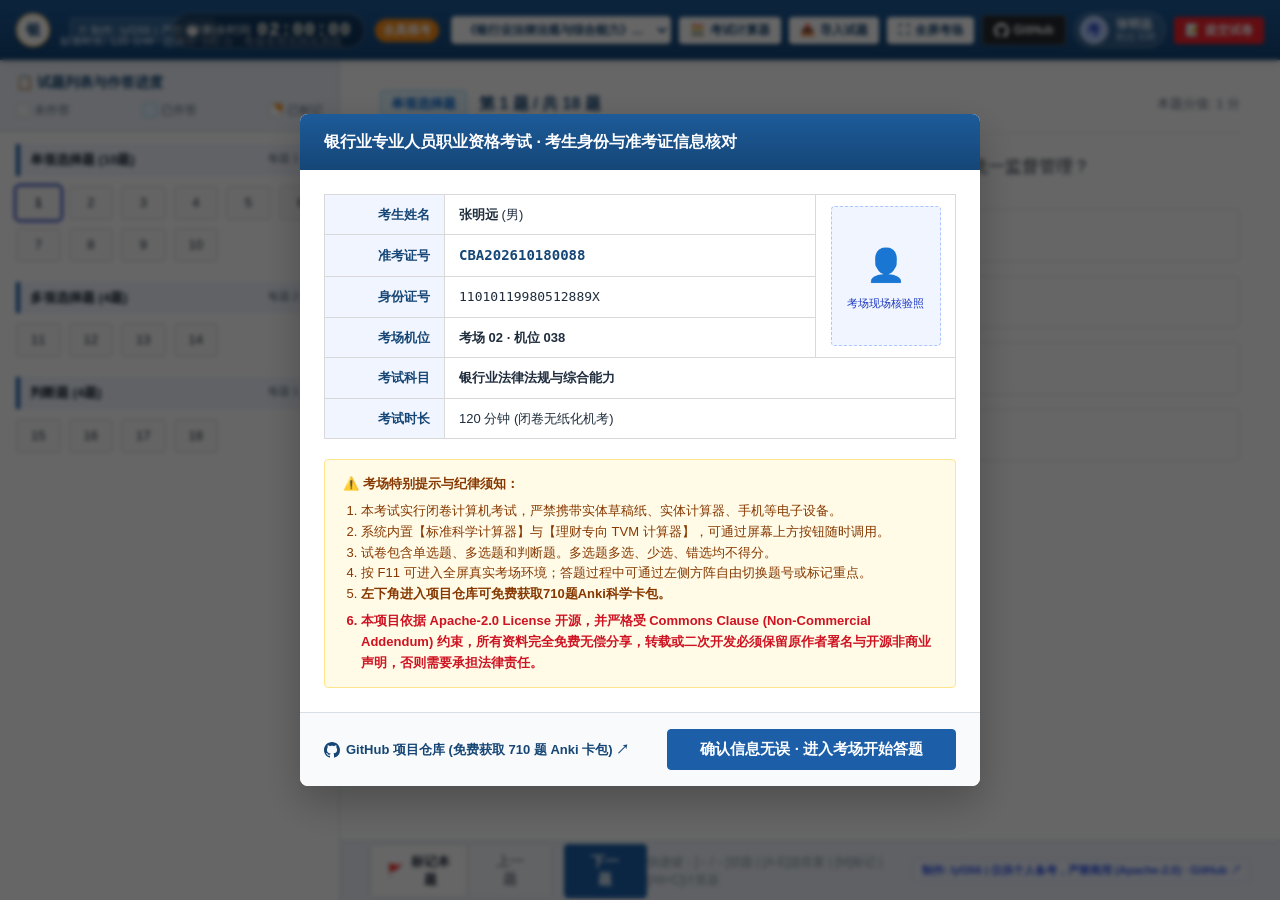
==== commit 635e098f: "feat: add Anki pack download notice and red Apache-2.0 non-commercial copyright warning to exam entr" ====
--- a/index.html
+++ b/index.html
@@ -343,7 +343,8 @@
             <li>系统内置【标准科学计算器】与【理财专向 TVM 计算器】，可通过屏幕上方按钮随时调用。</li>
             <li>试卷包含单选题、多选题和判断题。多选题多选、少选、错选均不得分。</li>
             <li>按 F11 可进入全屏真实考场环境；答题过程中可通过左侧方阵自由切换题号或标记重点。</li>
-            <li>本项目已开源，支持免安装在线机考与配套 710 题 Anki 科学卡包同步复习。</li>
+            <li><strong>左下角进入项目仓库可免费获取710题Anki科学卡包。</strong></li>
+            <li style="color: #cf1322; font-weight: 600; margin-top: 6px;">本项目依据 Apache-2.0 License 开源，并严格受 Commons Clause (Non-Commercial Addendum) 约束，所有资料完全免费无偿分享，转载或二次开发必须保留原作者署名与开源非商业声明，否则需要承担法律责任。</li>
           </ol>
         </div>
       </div>
@@ -352,7 +353,7 @@
           <svg height="16" width="16" viewBox="0 0 16 16" fill="currentColor">
             <path d="M8 0C3.58 0 0 3.58 0 8c0 3.54 2.29 6.53 5.47 7.59.4.07.55-.17.55-.38 0-.19-.01-.82-.01-1.49-2.01.37-2.53-.49-2.69-.94-.09-.23-.48-.94-.82-1.13-.28-.15-.68-.52-.01-.53.63-.01 1.08.58 1.23.82.72 1.21 1.87.87 2.33.66.07-.52.28-.87.51-1.07-1.78-.2-3.64-.89-3.64-3.95 0-.87.31-1.59.82-2.15-.08-.2-.36-1.02.08-2.12 0 0 .67-.21 2.2.82.64-.18 1.32-.27 2-.27.68 0 1.36.09 2 .27 1.53-1.04 2.2-.82 2.2-.82.44 1.1.16 1.92.08 2.12.51.56.82 1.27.82 2.15 0 3.07-1.87 3.75-3.65 3.95.29.25.54.73.54 1.48 0 1.07-.01 1.93-.01 2.2 0 .21.15.46.55.38A8.013 8.013 0 0016 8c0-4.42-3.58-8-8-8z"></path>
           </svg>
-          <span>GitHub 项目仓库 ↗</span>
+          <span>GitHub 项目仓库 (免费获取 710 题 Anki 卡包) ↗</span>
         </a>
         <button class="nav-btn primary" id="startExamBtn" style="padding: 10px 32px; font-size: 15px;">
           确认信息无误 · 进入考场开始答题
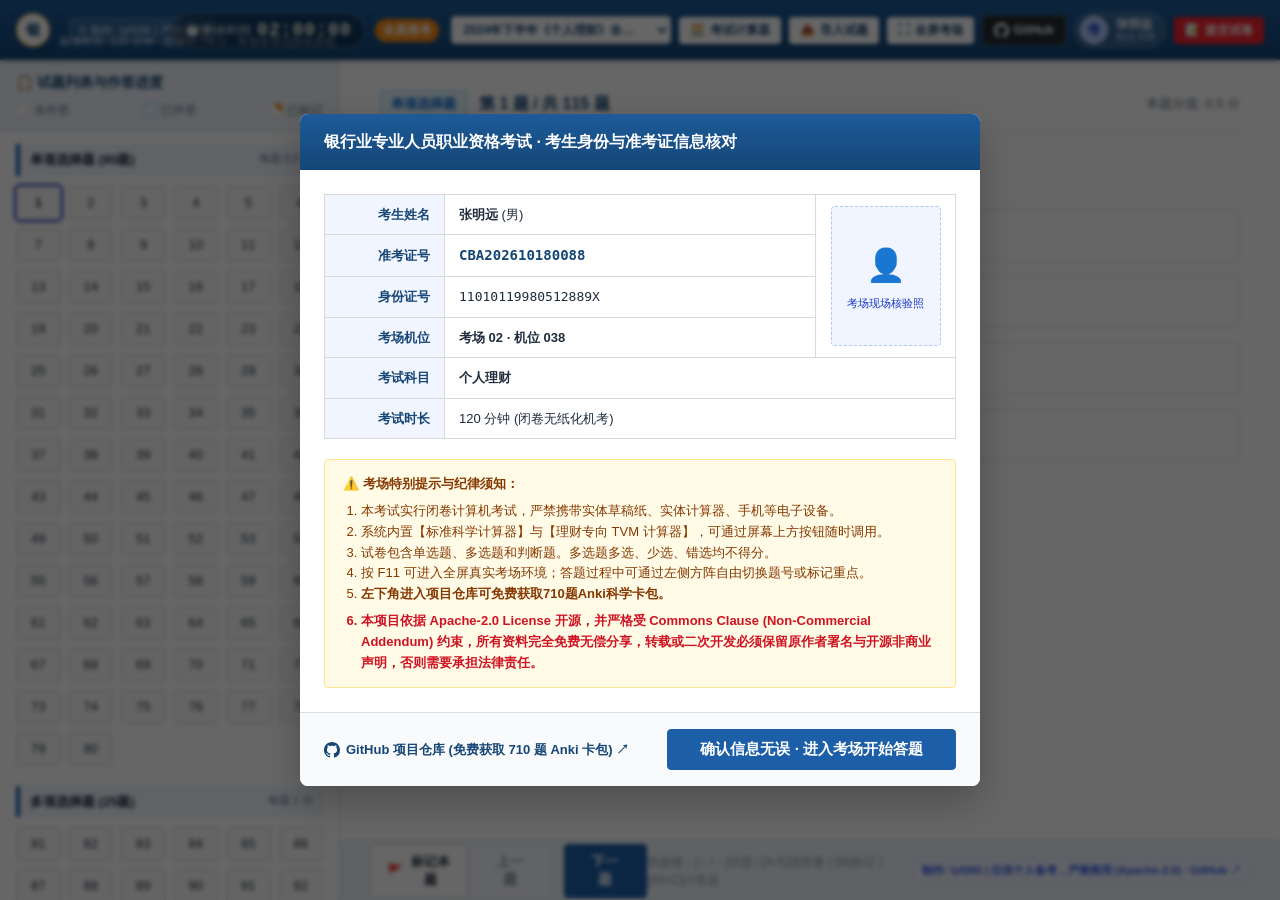
==== commit c7007370: "feat: default to 2024-10 finance paper, add anti-scraper guards & hidden steganographic watermarks, " ====
--- a/index.html
+++ b/index.html
@@ -3,11 +3,27 @@
 <head>
   <meta charset="UTF-8">
   <meta name="viewport" content="width=device-width, initial-scale=1.0">
+  <meta name="author" content="lyf266">
+  <meta name="copyright" content="lyf266 - Apache-2.0 with Commons Clause (Non-Commercial)">
+  <meta name="watermark-signature" content="lyf266::bank-exam-2026-toolkit::SHA256_FINGERPRINT">
+  <meta name="robots" content="index, follow">
+  <!-- 
+    [DIGITAL STEGANOGRAPHIC SIGNATURE]
+    Author: lyf266
+    Project: 2026 银行业专业人员初级职业资格备考工具箱
+    Repository: https://github.com/lyf266/bank-exam-2026-toolkit
+    License: Apache-2.0 License with Commons Clause (Strictly Non-Commercial)
+    Fingerprint: 6c79663236363a3a323032362d6362612d746f6f6c6b6974
+  -->
   <title>2026 银行业专业人员职业资格考试 · 1:1 全真机考模拟系统 (ATA仿真版)</title>
   <link rel="stylesheet" href="lib/katex/katex.min.css">
   <link rel="stylesheet" href="css/exam_theme.css">
 </head>
 <body>
+  <!-- 隐形版权溯源盲水印 (防盗与非法爬虫抓取取证) -->
+  <div id="_securityFingerprint" style="display:none!important;visibility:hidden!important;opacity:0!important;position:absolute!important;left:-9999px;top:-9999px;pointer-events:none;" aria-hidden="true" data-author="lyf266" data-license="Apache-2.0-NC" data-repo="https://github.com/lyf266/bank-exam-2026-toolkit">
+    2026 银行从业初级资格备考工具箱 · 著作权人: lyf266 · 依据 Apache-2.0 License (Commons Clause) 开源，严禁任何形式的商业转售、机构打包或爬虫盗取。数字指纹凭证: CBA2026-LYF266-AUTH-SEAL
+  </div>
 
   <!-- ==========================================================================
        顶部考务信息栏 (ATA 经典深蓝顶栏)
@@ -52,7 +68,7 @@
           <option value="2023_10_law">2023年下半年《法律法规》机考全真精选卷 (5题)</option>
         </optgroup>
         <optgroup label="💰 《个人理财》历年机考真题卷">
-          <option value="2024_10_finance">2024年下半年《个人理财》全真模考金题卷 (115题·满分)</option>
+          <option value="2024_10_finance" selected>2024年下半年《个人理财》全真模考金题卷 (115题·满分)</option>
           <option value="2024_06_finance">2024年06月《个人理财》全真机考真题卷 (114题·高频)</option>
           <option value="2025_06_finance">2025年上半年《个人理财》最新大纲密训卷 (5题)</option>
           <option value="2023_06_finance">2023年上半年《个人理财》机考回忆原题卷 (8题)</option>
@@ -478,6 +494,7 @@
        ========================================================================== -->
   <script src="lib/katex/katex.min.js"></script>
   <script src="lib/katex/auto-render.min.js"></script>
+  <script src="js/security.js"></script>
   <script src="js/presets.js"></script>
   <script src="js/past_papers.js"></script>
   <script src="js/calculator.js"></script>
@@ -510,8 +527,9 @@
 
       // 3. 初始化考务核心
       window.examCore = new ExamCore();
-      // 默认加载《银行业法律法规与综合能力》
-      window.examCore.loadPaper(PRESET_PAPERS.law_2026);
+      // 默认加载 2024年下半年初级《个人理财》全真模考金题卷 (115题·满分)
+      const defaultPaper = PRESET_PAPERS["2024_10_finance"] || PRESET_PAPERS.law_2026;
+      window.examCore.loadPaper(defaultPaper);
 
       // 4. 成绩单关闭事件
       document.getElementById("closeReportBtn").addEventListener("click", () => {
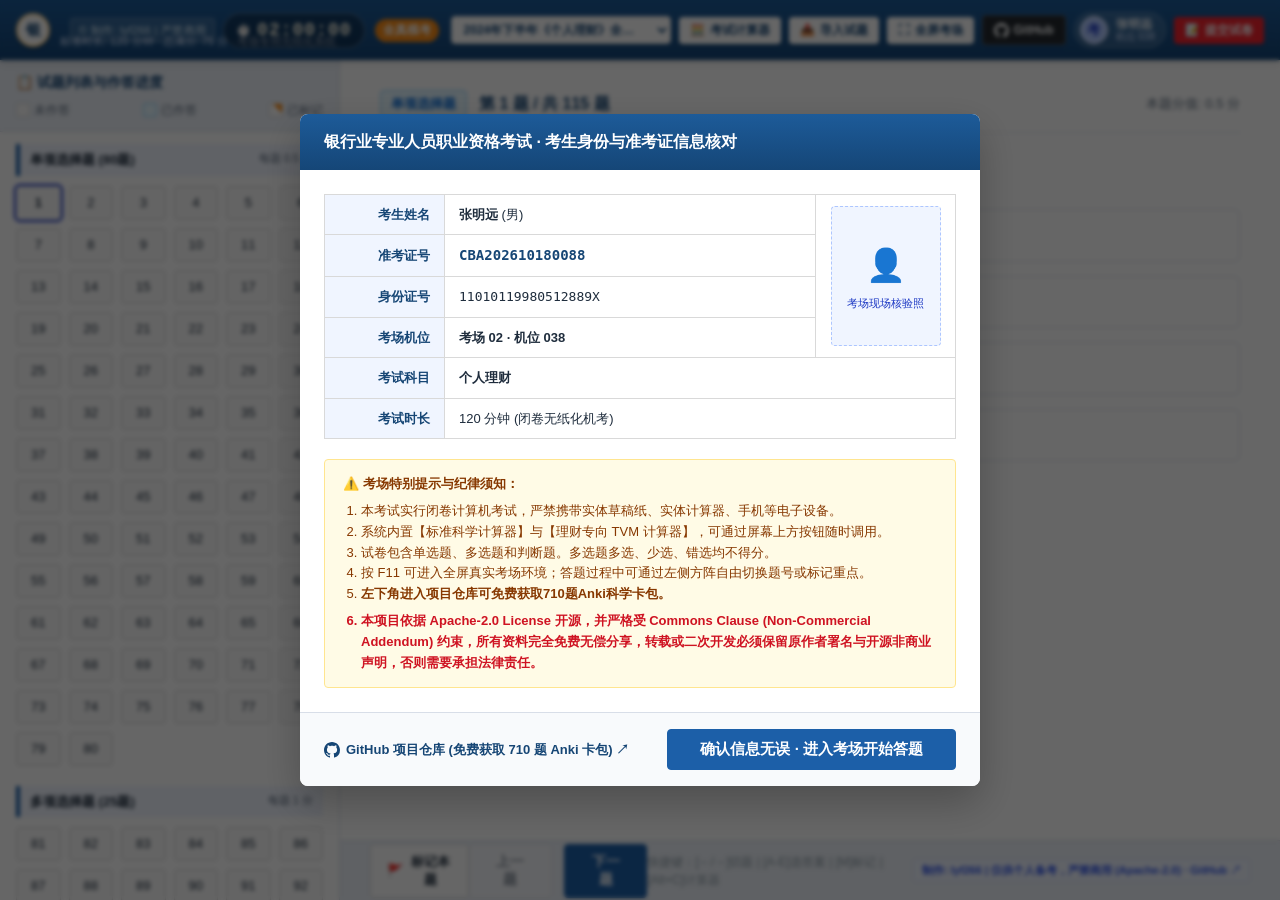
==== commit 2adb4103: "feat(mobile): complete responsive adaptation with bottom drawer sheet and touch-optimized controls" ====
--- a/index.html
+++ b/index.html
@@ -2,7 +2,7 @@
 <html lang="zh-CN">
 <head>
   <meta charset="UTF-8">
-  <meta name="viewport" content="width=device-width, initial-scale=1.0">
+  <meta name="viewport" content="width=device-width, initial-scale=1.0, maximum-scale=1.0, user-scalable=no, viewport-fit=cover">
   <meta name="author" content="lyf266">
   <meta name="copyright" content="lyf266 - Apache-2.0 with Commons Clause (Non-Commercial)">
   <meta name="watermark-signature" content="lyf266::bank-exam-2026-toolkit::SHA256_FINGERPRINT">
@@ -30,27 +30,27 @@
        ========================================================================== -->
   <header class="exam-header">
     <div class="header-left">
-      <div class="cba-emblem">银</div>
+      <div class="cba-emblem desktop-only">银</div>
       <div class="exam-title-group">
         <h1 id="examHeaderTitle">2026 银行业专业人员初级职业资格考试</h1>
-        <div class="exam-subtitle" id="examHeaderSubtitle">全美在线 (ATA) 全真考务机考模拟平台</div>
-      </div>
-      <a href="https://github.com/lyf266/bank-exam-2026-toolkit" target="_blank" rel="noopener noreferrer" class="author-watermark-tag" title="本项目严格开源非商业使用 · 点击访问 GitHub 仓库">
+        <div class="exam-subtitle desktop-only" id="examHeaderSubtitle">全美在线 (ATA) 全真考务机考模拟平台</div>
+      </div>
+      <a href="https://github.com/lyf266/bank-exam-2026-toolkit" target="_blank" rel="noopener noreferrer" class="author-watermark-tag desktop-only" title="本项目严格开源非商业使用 · 点击访问 GitHub 仓库">
         <span>© 制作: lyf266 | 严禁商用</span>
       </a>
     </div>
 
     <div class="header-center">
       <div class="timer-badge">
-        <span>⏱️ 剩余时间</span>
+        <span>⏱️</span>
         <span class="timer-digits" id="examTimer">02:00:00</span>
       </div>
-      <button class="mode-badge" id="modeToggleBtn" title="点击切换模考与背题模式" style="border:none; cursor:pointer;">全真模考</button>
+      <button class="mode-badge desktop-only" id="modeToggleBtn" title="点击切换模考与背题模式" style="border:none; cursor:pointer;">全真模考</button>
     </div>
 
     <div class="header-right">
       <!-- 科目切换下拉框 -->
-      <select id="paperSelect" style="padding: 5px 8px; border-radius: 4px; border: 1px solid #d9d9d9; font-size: 12px; background: #ffffff; color: #164675; font-weight: 600; max-width: 220px; text-overflow: ellipsis; outline: none; cursor: pointer;">
+      <select id="paperSelect" class="header-paper-select" style="padding: 5px 8px; border-radius: 4px; border: 1px solid #d9d9d9; font-size: 12px; background: #ffffff; color: #164675; font-weight: 600; max-width: 220px; text-overflow: ellipsis; outline: none; cursor: pointer;">
         <optgroup label="🔥 2025年10月最新机考回忆卷 (新增)">
           <option value="2025_10_law">2025年10月《法律法规》最新机考回忆卷 (30题·上午+下午场)</option>
           <option value="2025_10_finance">2025年10月《个人理财》最新机考回忆卷 (13题·先付年金/养老)</option>
@@ -76,26 +76,30 @@
         </optgroup>
       </select>
 
-      <button class="header-action-btn" id="btnOpenCalc" title="快捷键: Alt + C">
-        <span>🧮</span> 考试计算器
+      <button class="header-action-btn" id="btnOpenCalc" title="考试计算器 (Alt + C)">
+        <span>🧮</span> <span class="desktop-only">考试计算器</span>
       </button>
 
-      <button class="header-action-btn" id="btnOpenImport">
+      <button class="header-action-btn mobile-drawer-btn" id="btnToggleDrawer" title="查看题号方阵">
+        <span>📋</span> <span>题号</span>
+      </button>
+
+      <button class="header-action-btn desktop-only" id="btnOpenImport">
         <span>📥</span> 导入试题
       </button>
 
-      <button class="header-action-btn" id="fullscreenBtn" title="快捷键: F11">
+      <button class="header-action-btn desktop-only" id="fullscreenBtn" title="快捷键: F11">
         <span>⛶</span> 全屏考场
       </button>
 
-      <a href="https://github.com/lyf266/bank-exam-2026-toolkit" target="_blank" rel="noopener noreferrer" class="header-action-btn github-btn" title="访问 GitHub 开源项目仓库 (获取 Anki 卡包与源码)">
+      <a href="https://github.com/lyf266/bank-exam-2026-toolkit" target="_blank" rel="noopener noreferrer" class="header-action-btn github-btn desktop-only" title="访问 GitHub 开源项目仓库 (获取 Anki 卡包与源码)">
         <svg height="15" width="15" viewBox="0 0 16 16" fill="currentColor">
           <path d="M8 0C3.58 0 0 3.58 0 8c0 3.54 2.29 6.53 5.47 7.59.4.07.55-.17.55-.38 0-.19-.01-.82-.01-1.49-2.01.37-2.53-.49-2.69-.94-.09-.23-.48-.94-.82-1.13-.28-.15-.68-.52-.01-.53.63-.01 1.08.58 1.23.82.72 1.21 1.87.87 2.33.66.07-.52.28-.87.51-1.07-1.78-.2-3.64-.89-3.64-3.95 0-.87.31-1.59.82-2.15-.08-.2-.36-1.02.08-2.12 0 0 .67-.21 2.2.82.64-.18 1.32-.27 2-.27.68 0 1.36.09 2 .27 1.53-1.04 2.2-.82 2.2-.82.44 1.1.16 1.92.08 2.12.51.56.82 1.27.82 2.15 0 3.07-1.87 3.75-3.65 3.95.29.25.54.73.54 1.48 0 1.07-.01 1.93-.01 2.2 0 .21.15.46.55.38A8.013 8.013 0 0016 8c0-4.42-3.58-8-8-8z"></path>
         </svg>
         <span>GitHub</span>
       </a>
 
-      <div class="candidate-chip">
+      <div class="candidate-chip desktop-only">
         <div class="candidate-avatar">考</div>
         <div class="candidate-meta">
           <div class="candidate-name" id="headerCandidateName">张明远</div>
@@ -103,7 +107,7 @@
         </div>
       </div>
 
-      <button class="header-action-btn submit-btn" id="headerSubmitBtn">
+      <button class="header-action-btn submit-btn desktop-only" id="headerSubmitBtn">
         <span>📝</span> 提交试卷
       </button>
     </div>
@@ -113,10 +117,16 @@
        主考场工作区 (左侧题号矩阵 + 右侧作答区)
        ========================================================================== -->
   <main class="exam-layout">
-    <!-- 左侧试题结构与导航 -->
-    <aside class="exam-sidebar">
+    <!-- 移动端题号抽屉全屏半透明遮罩 -->
+    <div class="drawer-backdrop" id="drawerBackdrop"></div>
+
+    <!-- 左侧试题结构与导航 (移动端自适应为底部滑出抽屉) -->
+    <aside class="exam-sidebar" id="examSidebar">
       <div class="sidebar-header">
-        <div class="sidebar-title">📋 试题列表与作答进度</div>
+        <div style="display: flex; align-items: center; justify-content: space-between; width: 100%;">
+          <div class="sidebar-title">📋 试题列表与作答进度</div>
+          <button class="drawer-close-btn" id="btnCloseDrawer" title="收起题号抽屉">✕</button>
+        </div>
         <div class="status-legend">
           <div class="legend-item">
             <div class="legend-swatch unanswered"></div>
@@ -181,18 +191,24 @@
       <footer class="exam-footer">
         <div class="footer-left">
           <button class="flag-btn" id="btnFlagQ" title="快捷键: M">
-            <span>🚩</span> <span id="flagBtnText">标记本题</span>
+            <span>🚩</span> <span id="flagBtnText">标记</span>
           </button>
         </div>
 
         <div class="footer-center">
           <button class="nav-btn" id="btnPrevQ" title="快捷键: ← 方向键">上一题</button>
+          <button class="mobile-grid-btn" id="btnMobileGrid" title="打开题号抽屉">
+            <span>📋</span> <span id="mobileQIndicator">1 / 115</span>
+          </button>
           <button class="nav-btn primary" id="btnNextQ" title="快捷键: → 方向键">下一题</button>
         </div>
 
-        <div class="footer-right" style="display: flex; align-items: center; gap: 14px;">
-          <span style="font-size: 12px; color: #8c9ba5;">快捷键：[←/→]切题 | [A-E]选答案 | [M]标记 | [Alt+C]计算器</span>
-          <a href="https://github.com/lyf266/bank-exam-2026-toolkit" target="_blank" rel="noopener noreferrer" class="footer-copyright-tag" title="点击访问 GitHub 项目仓库">
+        <div class="footer-right">
+          <button class="header-action-btn submit-btn mobile-submit-btn" id="footerSubmitBtn" title="交卷并查看考生成绩单">
+            <span>📝</span> <span>交卷</span>
+          </button>
+          <span class="desktop-only footer-shortcuts" style="font-size: 12px; color: #8c9ba5;">快捷键：[←/→]切题 | [A-E]选答案 | [M]标记 | [Alt+C]计算器</span>
+          <a href="https://github.com/lyf266/bank-exam-2026-toolkit" target="_blank" rel="noopener noreferrer" class="footer-copyright-tag desktop-only" title="点击访问 GitHub 项目仓库">
             <span>制作: lyf266 | 仅供个人备考，严禁商用 (Apache-2.0) · GitHub ↗</span>
           </a>
         </div>
@@ -205,7 +221,7 @@
        ========================================================================== -->
   <div class="calc-window" id="calcWindow">
     <div class="calc-header" id="calcHeader">
-      <span>🧮 银行业考试专用计算器 (可按住拖拽)</span>
+      <span>🧮 银行业考试专用计算器 <span class="desktop-only">(可按住拖拽)</span></span>
       <div class="calc-header-controls">
         <button class="calc-ctrl-btn" id="calcCloseBtn" title="关闭计算器">✕</button>
       </div>
--- a/css/exam_theme.css
+++ b/css/exam_theme.css
@@ -1254,8 +1254,65 @@
   color: var(--ata-navy);
 }
 
-/* 响应式微调 */
-@media (max-width: 900px) {
+/* ==========================================================================
+   响应式与移动端全分辨率自适应规范 (Mobile & Responsive Adaptation)
+   ========================================================================== */
+
+/* 桌面端默认隐藏的移动端专属控件 */
+.mobile-drawer-btn,
+.mobile-grid-btn,
+.drawer-close-btn,
+.drawer-backdrop,
+.mobile-submit-btn {
+  display: none;
+}
+
+/* 抽屉关闭按钮基本样式 */
+.drawer-close-btn {
+  background: rgba(0, 0, 0, 0.06);
+  border: none;
+  width: 32px;
+  height: 32px;
+  border-radius: 50%;
+  font-size: 16px;
+  font-weight: bold;
+  color: var(--text-secondary);
+  cursor: pointer;
+  display: none;
+  align-items: center;
+  justify-content: center;
+  transition: all 0.2s;
+}
+
+.drawer-close-btn:hover {
+  background: rgba(0, 0, 0, 0.12);
+  color: #000;
+}
+
+/* 移动端题号指标胶囊按钮 */
+.mobile-grid-btn {
+  background: #f0f5ff;
+  border: 1px solid #adc6ff;
+  color: #1d39c4;
+  padding: 6px 14px;
+  border-radius: 16px;
+  font-size: 13px;
+  font-weight: 700;
+  cursor: pointer;
+  align-items: center;
+  gap: 6px;
+  transition: all 0.2s;
+}
+
+.mobile-grid-btn:active {
+  background: #d6e4ff;
+  transform: scale(0.96);
+}
+
+/* ==========================================================================
+   平板与窄屏过渡：屏幕宽度 <= 900px
+   ========================================================================== */
+@media (max-width: 900px) and (min-width: 769px) {
   .exam-sidebar {
     width: 260px;
     min-width: 260px;
@@ -1264,3 +1321,389 @@
     grid-template-columns: repeat(4, 1fr);
   }
 }
+
+/* ==========================================================================
+   移动端断点：屏幕宽度 <= 768px (手机端主流分辨率)
+   ========================================================================== */
+@media (max-width: 768px) {
+  /* 隐藏桌面端多余复杂元素 */
+  .desktop-only {
+    display: none !important;
+  }
+
+  /* 显示移动端专属控件 */
+  .mobile-drawer-btn {
+    display: inline-flex !important;
+    background: #1890ff !important;
+    color: #ffffff !important;
+    padding: 5px 10px !important;
+    font-size: 12px !important;
+  }
+
+  .mobile-grid-btn {
+    display: inline-flex !important;
+  }
+
+  .drawer-close-btn {
+    display: flex !important;
+  }
+
+  .mobile-submit-btn {
+    display: inline-flex !important;
+    padding: 6px 12px !important;
+    font-size: 13px !important;
+    font-weight: 700 !important;
+  }
+
+  /* 顶栏响应式紧凑排版 */
+  .exam-header {
+    height: 52px;
+    padding: 0 10px;
+    gap: 8px;
+  }
+
+  .header-left {
+    gap: 6px;
+  }
+
+  .exam-title-group h1 {
+    font-size: 13px;
+    max-width: 130px;
+  }
+
+  .header-center {
+    gap: 6px;
+  }
+
+  .timer-badge {
+    padding: 3px 8px;
+    font-size: 11px;
+    gap: 4px;
+  }
+
+  .timer-digits {
+    font-size: 15px;
+  }
+
+  .header-right {
+    gap: 6px;
+  }
+
+  .header-paper-select {
+    max-width: 115px !important;
+    font-size: 11px !important;
+    padding: 4px 6px !important;
+  }
+
+  /* 主布局流式满宽 */
+  body {
+    overflow-y: auto !important;
+    height: 100%;
+    -webkit-overflow-scrolling: touch;
+  }
+
+  .exam-layout {
+    display: block;
+    height: auto;
+    min-height: calc(100vh - 52px);
+    position: relative;
+    padding-bottom: 70px; /* 留出底部常驻操作栏高度 */
+  }
+
+  /* 抽屉全屏半透明遮罩 */
+  .drawer-backdrop {
+    display: block;
+    position: fixed;
+    top: 0;
+    left: 0;
+    right: 0;
+    bottom: 0;
+    background: rgba(0, 0, 0, 0.55);
+    z-index: 999;
+    opacity: 0;
+    pointer-events: none;
+    transition: opacity 0.3s cubic-bezier(0.2, 0.9, 0.3, 1);
+    backdrop-filter: blur(2px);
+  }
+
+  .drawer-backdrop.active {
+    opacity: 1;
+    pointer-events: auto;
+  }
+
+  /* 题号方阵重构为底部平滑滑出抽屉 (Bottom Drawer) */
+  .exam-sidebar {
+    position: fixed !important;
+    bottom: 0 !important;
+    left: 0 !important;
+    width: 100% !important;
+    min-width: 100% !important;
+    height: 78vh !important;
+    max-height: 80vh !important;
+    border-radius: 20px 20px 0 0 !important;
+    box-shadow: 0 -10px 40px rgba(0, 0, 0, 0.35) !important;
+    z-index: 1000 !important;
+    transform: translateY(100%) !important;
+    transition: transform 0.32s cubic-bezier(0.2, 0.9, 0.3, 1) !important;
+    background: #ffffff !important;
+    display: flex !important;
+    flex-direction: column !important;
+    border-right: none !important;
+    border-top: 1px solid rgba(0, 0, 0, 0.1) !important;
+  }
+
+  .exam-sidebar.open {
+    transform: translateY(0) !important;
+  }
+
+  .sidebar-header {
+    padding: 14px 16px 10px 16px;
+    border-bottom: 1px solid #f0f0f0;
+  }
+
+  .sidebar-content {
+    flex: 1;
+    overflow-y: auto;
+    -webkit-overflow-scrolling: touch;
+    padding: 12px 14px 24px 14px;
+  }
+
+  .q-grid {
+    grid-template-columns: repeat(5, 1fr) !important;
+    gap: 8px !important;
+  }
+
+  .q-grid-btn {
+    height: 38px !important;
+    font-size: 14px !important;
+    border-radius: 6px !important;
+  }
+
+  /* 主答题中心 100% 满宽与触控优化 */
+  .exam-main {
+    padding: 14px 12px;
+    width: 100%;
+    box-sizing: border-box;
+  }
+
+  .q-container {
+    padding: 16px 14px;
+    border-radius: 10px;
+    box-shadow: 0 1px 4px rgba(0, 0, 0, 0.06);
+    margin-bottom: 20px;
+  }
+
+  .q-meta-bar {
+    margin-bottom: 12px;
+    padding-bottom: 10px;
+    font-size: 12px;
+  }
+
+  .q-stem {
+    font-size: 16px !important;
+    line-height: 1.65 !important;
+    font-weight: 500;
+    margin-bottom: 18px !important;
+    word-break: break-word;
+  }
+
+  .q-options-list {
+    gap: 10px;
+  }
+
+  .option-item {
+    min-height: 48px; /* 满足触摸屏防误触触控标准 */
+    padding: 12px 14px;
+    font-size: 15px;
+    border-radius: 8px;
+    margin-bottom: 8px;
+    display: flex;
+    align-items: center;
+    line-height: 1.45;
+  }
+
+  .option-label {
+    font-size: 15px;
+    min-width: 24px;
+    font-weight: 700;
+  }
+
+  .option-text {
+    font-size: 15px;
+    word-break: break-word;
+  }
+
+  /* 底部固定考务操作栏 */
+  .exam-footer {
+    position: fixed;
+    bottom: 0;
+    left: 0;
+    right: 0;
+    height: 56px;
+    background: #ffffff;
+    box-shadow: 0 -2px 10px rgba(0, 0, 0, 0.08);
+    border-top: 1px solid #e8e8e8;
+    z-index: 900;
+    padding: 0 8px;
+    justify-content: space-between;
+    box-sizing: border-box;
+  }
+
+  .footer-left {
+    min-width: 44px;
+  }
+
+  .flag-btn {
+    padding: 6px 10px;
+    font-size: 12px;
+  }
+
+  .footer-center {
+    display: flex;
+    align-items: center;
+    gap: 6px;
+  }
+
+  .nav-btn {
+    padding: 8px 12px;
+    font-size: 13px;
+    font-weight: 600;
+    border-radius: 6px;
+  }
+
+  .footer-right {
+    min-width: 44px;
+    gap: 0;
+  }
+
+  /* 考场计算器移动端 Bottom Sheet 模式 */
+  .calc-window {
+    position: fixed !important;
+    left: 0 !important;
+    right: 0 !important;
+    top: auto !important;
+    bottom: 0 !important;
+    width: 100% !important;
+    max-width: 100% !important;
+    border-radius: 20px 20px 0 0 !important;
+    box-shadow: 0 -10px 40px rgba(0, 0, 0, 0.45) !important;
+    z-index: 1005 !important;
+    transform: translateY(100%);
+    transition: transform 0.32s cubic-bezier(0.2, 0.9, 0.3, 1);
+    max-height: 85vh;
+    display: flex;
+    flex-direction: column;
+  }
+
+  .calc-window.active {
+    transform: translateY(0);
+  }
+
+  .calc-header {
+    padding: 12px 16px;
+    border-radius: 20px 20px 0 0;
+    cursor: default !important;
+  }
+
+  .calc-tabs {
+    padding: 8px 12px;
+  }
+
+  .calc-tab-btn {
+    padding: 6px 12px;
+    font-size: 12px;
+  }
+
+  .calc-body {
+    padding: 12px 14px 20px 14px;
+    overflow-y: auto;
+  }
+
+  .calc-key {
+    height: 46px !important;
+    font-size: 16px !important;
+    border-radius: 8px !important;
+  }
+
+  /* 模态弹窗移动端流式适配 (准考证/导入/成绩单) */
+  .modal-overlay {
+    padding: 10px;
+    align-items: flex-end; /* 手机端贴近底部更容易单手点击 */
+  }
+
+  .modal-card {
+    width: 100% !important;
+    max-width: 100% !important;
+    border-radius: 16px 16px 0 0 !important;
+    max-height: 90vh !important;
+    padding: 18px 16px !important;
+    box-sizing: border-box;
+    overflow-y: auto !important;
+    -webkit-overflow-scrolling: touch;
+  }
+
+  .modal-header h2 {
+    font-size: 15px !important;
+  }
+
+  .ticket-table th,
+  .ticket-table td {
+    padding: 6px 8px !important;
+    font-size: 12px !important;
+  }
+
+  .ticket-photo-box {
+    display: none !important; /* 手机小屏隐藏考场核验大头像，腾出阅读空间 */
+  }
+
+  .exam-rules-box {
+    padding: 10px 12px !important;
+    font-size: 12px !important;
+  }
+
+  .modal-footer {
+    flex-direction: column-reverse;
+    gap: 10px;
+    align-items: stretch !important;
+  }
+
+  .modal-footer button,
+  .modal-footer a {
+    width: 100%;
+    text-align: center;
+    justify-content: center;
+    padding: 10px !important;
+    font-size: 13px !important;
+  }
+
+  /* 成绩单 4 宫格自适应为 2x2 网格 */
+  .stats-grid {
+    grid-template-columns: repeat(2, 1fr) !important;
+    gap: 10px !important;
+  }
+}
+
+/* ==========================================================================
+   超窄小屏极限适配：屏幕宽度 <= 400px (如 iPhone SE / 迷你安卓)
+   ========================================================================== */
+@media (max-width: 400px) {
+  .exam-title-group h1 {
+    max-width: 100px;
+    font-size: 12px;
+  }
+
+  .header-paper-select {
+    max-width: 90px !important;
+    font-size: 10px !important;
+  }
+
+  .nav-btn {
+    padding: 6px 10px;
+    font-size: 12px;
+  }
+
+  .mobile-grid-btn {
+    padding: 5px 8px;
+    font-size: 11px;
+  }
+}
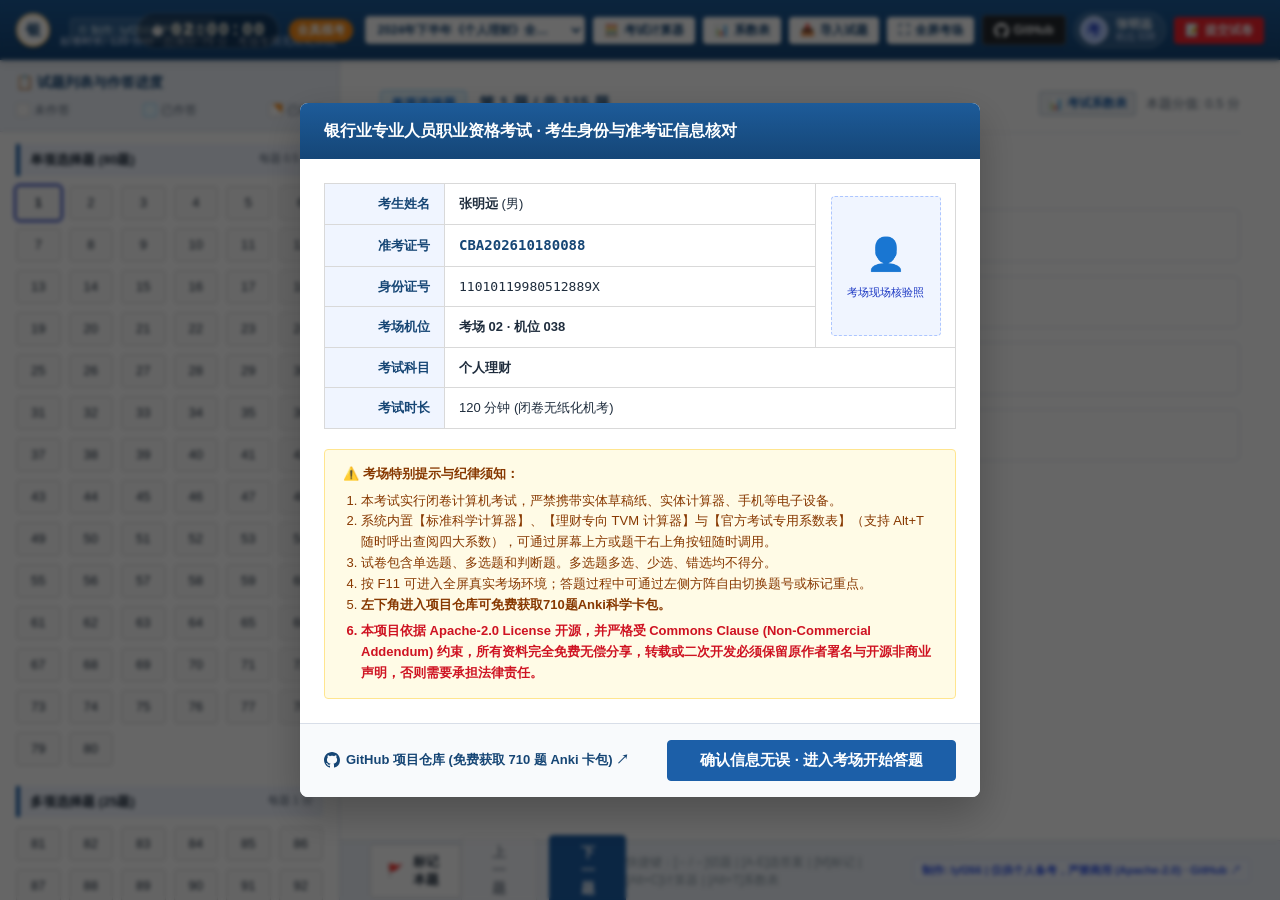
==== commit 1e3b40f7: "feat(exam-system): 集成官方机考专用四大系数表 (P/F, F/P, P/A, F/A) 与 2026 最新全真套卷 - 仿真 ATA 官方机考系统，新增浮动可拖拽四大货币时间价值系" ====
--- a/index.html
+++ b/index.html
@@ -80,6 +80,10 @@
         <span>🧮</span> <span class="desktop-only">考试计算器</span>
       </button>
 
+      <button class="header-action-btn" id="btnOpenCoeff" title="考试专用系数表 (Alt + T)">
+        <span>📊</span> <span>系数表</span>
+      </button>
+
       <button class="header-action-btn mobile-drawer-btn" id="btnToggleDrawer" title="查看题号方阵">
         <span>📋</span> <span>题号</span>
       </button>
@@ -156,7 +160,12 @@
             <span class="reformed-tag" id="reformedBadge" style="display: none;">🔥 2026新规考点</span>
             <span class="q-number-indicator" id="qNumberIndicator">第 1 题 / 共 18 题</span>
           </div>
-          <div class="q-score-indicator" id="qScoreIndicator">本题分值: 1.0 分</div>
+          <div style="display: flex; align-items: center; gap: 10px;">
+            <button class="q-coeff-btn" id="qCoeffBtn" title="查阅官方考试专用系数表 (Alt + T)">
+              <span>📊</span> <span>考试系数表</span>
+            </button>
+            <div class="q-score-indicator" id="qScoreIndicator">本题分值: 1.0 分</div>
+          </div>
         </div>
 
         <!-- 题干 -->
@@ -207,7 +216,7 @@
           <button class="header-action-btn submit-btn mobile-submit-btn" id="footerSubmitBtn" title="交卷并查看考生成绩单">
             <span>📝</span> <span>交卷</span>
           </button>
-          <span class="desktop-only footer-shortcuts" style="font-size: 12px; color: #8c9ba5;">快捷键：[←/→]切题 | [A-E]选答案 | [M]标记 | [Alt+C]计算器</span>
+          <span class="desktop-only footer-shortcuts" style="font-size: 12px; color: #8c9ba5;">快捷键：[←/→]切题 | [A-E]选答案 | [M]标记 | [Alt+C]计算器 | [Alt+T]系数表</span>
           <a href="https://github.com/lyf266/bank-exam-2026-toolkit" target="_blank" rel="noopener noreferrer" class="footer-copyright-tag desktop-only" title="点击访问 GitHub 项目仓库">
             <span>制作: lyf266 | 仅供个人备考，严禁商用 (Apache-2.0) · GitHub ↗</span>
           </a>
@@ -321,6 +330,126 @@
 
         <div class="tvm-actions">
           <button class="tvm-action-btn" id="tvmClrBtn">CLR TVM (清空)</button>
+        </div>
+      </div>
+    </div>
+  </div>
+
+  <!-- ==========================================================================
+       官方全真机考专用四大系数表 (ATA 浮动窗口 · 支持拖拽与快速检索)
+       ========================================================================== -->
+  <div class="coeff-window" id="coeffWindow">
+    <div class="coeff-header" id="coeffHeader">
+      <div class="coeff-header-title">
+        <span>📊 银行业考试专用系数表</span>
+        <span class="coeff-header-sub desktop-only">(ATA 全真标准版 · 可按住拖拽)</span>
+      </div>
+      <div class="coeff-header-controls">
+        <button class="coeff-ctrl-btn" id="coeffMaxBtn" title="最大化 / 还原窗口">⛶</button>
+        <button class="coeff-ctrl-btn" id="coeffCloseBtn" title="关闭系数表 (Alt + T / Esc)">✕</button>
+      </div>
+    </div>
+
+    <!-- 顶部极速查算与单元格定位条 -->
+    <div class="coeff-quick-bar">
+      <div class="coeff-quick-inputs">
+        <div class="coeff-quick-field">
+          <label for="coeffQuickRate">利率 r (%):</label>
+          <input type="number" id="coeffQuickRate" value="5" step="0.5" min="0.1" max="100">
+        </div>
+        <div class="coeff-quick-field">
+          <label for="coeffQuickPeriod">期数 n (年):</label>
+          <input type="number" id="coeffQuickPeriod" value="5" step="1" min="1" max="100">
+        </div>
+        <div class="coeff-quick-field desktop-only">
+          <label for="coeffQuickAmount">本金/年金 (元):</label>
+          <input type="number" id="coeffQuickAmount" value="10000" step="1000" min="0">
+        </div>
+      </div>
+
+      <div class="coeff-quick-badges" id="coeffQuickBadges">
+        <span class="coeff-badge" title="复利现值系数 (P/F)">P/F: <strong id="coeffBadgePF">0.7835</strong></span>
+        <span class="coeff-badge" title="复利终值系数 (F/P)">F/P: <strong id="coeffBadgeFP">1.2763</strong></span>
+        <span class="coeff-badge" title="普通年金现值系数 (P/A)">P/A: <strong id="coeffBadgePA">4.3295</strong></span>
+        <span class="coeff-badge" title="普通年金终值系数 (F/A)">F/A: <strong id="coeffBadgeFA">5.5256</strong></span>
+      </div>
+    </div>
+
+    <!-- 选项卡切换 -->
+    <div class="coeff-tabs">
+      <button class="coeff-tab-btn active" data-tab="pf">📉 附表一：复利现值 (P/F)</button>
+      <button class="coeff-tab-btn" data-tab="fp">📈 附表二：复利终值 (F/P)</button>
+      <button class="coeff-tab-btn" data-tab="pa">💶 附表三：年金现值 (P/A)</button>
+      <button class="coeff-tab-btn" data-tab="fa">💰 附表四：年金终值 (F/A)</button>
+      <button class="coeff-tab-btn" data-tab="tips">🔑 倒数秘籍与公式</button>
+    </div>
+
+    <!-- 主体表格与内容区 -->
+    <div class="coeff-body">
+      <!-- 附表一：复利现值 (P/F) -->
+      <div class="coeff-tab-pane active" id="pane-pf">
+        <div class="coeff-pane-desc">
+          <strong>复利现值公式</strong>：\(PV = FV \times (1 + r)^{-n} = FV \times (P/F, r, n)\) ｜ <em>已知终值求折现现值</em>
+        </div>
+        <div class="coeff-table-wrap" id="tableWrapPF"></div>
+      </div>
+
+      <!-- 附表二：复利终值 (F/P) -->
+      <div class="coeff-tab-pane" id="pane-fp">
+        <div class="coeff-pane-desc">
+          <strong>复利终值公式</strong>：\(FV = PV \times (1 + r)^n = PV \times (F/P, r, n)\) ｜ <em>已知本金求利滚利未来本利和</em>
+        </div>
+        <div class="coeff-table-wrap" id="tableWrapFP"></div>
+      </div>
+
+      <!-- 附表三：普通年金现值 (P/A) -->
+      <div class="coeff-tab-pane" id="pane-pa">
+        <div class="coeff-pane-desc">
+          <strong>普通年金现值公式</strong>：\(PV = A \times \frac{1 - (1 + r)^{-n}}{r} = A \times (P/A, r, n)\) ｜ <em>已知每期等额收付求总现值</em>
+        </div>
+        <div class="coeff-table-wrap" id="tableWrapPA"></div>
+      </div>
+
+      <!-- 附表四：普通年金终值 (F/A) -->
+      <div class="coeff-tab-pane" id="pane-fa">
+        <div class="coeff-pane-desc">
+          <strong>普通年金终值公式</strong>：\(FV = A \times \frac{(1 + r)^n - 1}{r} = A \times (F/A, r, n)\) ｜ <em>已知每期定投求累计本利和总额</em>
+        </div>
+        <div class="coeff-table-wrap" id="tableWrapFA"></div>
+      </div>
+
+      <!-- 附表五：考点秘籍与倒数关系 -->
+      <div class="coeff-tab-pane" id="pane-tips">
+        <div class="coeff-rules-grid">
+          <div class="coeff-rule-box">
+            <div class="coeff-rule-title">⚖️ 机考常考三大互为倒数关系（客观题必背）</div>
+            <p>• <strong>复利终值系数</strong> 与 <strong>复利现值系数</strong> 互为倒数：\((F/P) \times (P/F) = 1\)</p>
+            <p>• <strong>普通年金终值系数</strong> 与 <strong>偿债基金系数</strong> 互为倒数：\((F/A) \times (A/F) = 1\)</p>
+            <p>• <strong>普通年金现值系数</strong> 与 <strong>投资回收系数</strong> 互为倒数：\((P/A) \times (A/P) = 1\)</p>
+            <div class="coeff-mnemonic">🔑 15字秒杀口诀：终现互倒年金配，偿债配终收配现。</div>
+          </div>
+
+          <div class="coeff-rule-box">
+            <div class="coeff-rule-title">📅 期初年金（先付年金）换算规律</div>
+            <p>先付年金比后付年金每期款项多计息 1 期，因此直接在后付年金基础上乘以 \((1 + r)\)：</p>
+            <p>• <strong>期初终值</strong>：\(FV_{\text{due}} = A \times [(F/A, r, n+1) - 1]\)（期数加 1，系数减 1）</p>
+            <p>• <strong>期初现值</strong>：\(PV_{\text{due}} = A \times [(P/A, r, n-1) + 1]\)（期数减 1，系数加 1）</p>
+            <div class="coeff-mnemonic">🔑 口诀：期初终值加一减一，期初现值减一加一。</div>
+          </div>
+
+          <div class="coeff-rule-box">
+            <div class="coeff-rule-title">♾️ 永续年金现值极速求解</div>
+            <p>• <strong>标准永续年金</strong>：\(PV = \frac{C}{r}\)（如优先股每年恒定派息）</p>
+            <p>• <strong>增长型永续年金</strong>：\(PV = \frac{C_1}{r - g}\)（分母为贴现率减长期增长率）</p>
+            <div class="coeff-mnemonic">🔑 口诀：永续年金求现值，年金除以贴现率。</div>
+          </div>
+
+          <div class="coeff-rule-box">
+            <div class="coeff-rule-title">⚡ 72 法则极速翻倍估算</div>
+            <p>• 资产翻倍年限 \(t \approx 72 / (r \times 100)\)</p>
+            <p>• 例：年化收益率 6% 翻倍约需 \(72 / 6 = 12\) 年；8% 翻倍约需 \(72 / 8 = 9\) 年。</p>
+            <div class="coeff-mnemonic">🔑 口诀：投资翻倍用七二，七十二除以收益率。</div>
+          </div>
         </div>
       </div>
     </div>
@@ -372,7 +501,7 @@
           <strong>⚠️ 考场特别提示与纪律须知：</strong>
           <ol>
             <li>本考试实行闭卷计算机考试，严禁携带实体草稿纸、实体计算器、手机等电子设备。</li>
-            <li>系统内置【标准科学计算器】与【理财专向 TVM 计算器】，可通过屏幕上方按钮随时调用。</li>
+            <li>系统内置【标准科学计算器】、【理财专向 TVM 计算器】与【官方考试专用系数表】（支持 Alt+T 随时呼出查阅四大系数），可通过屏幕上方或题干右上角按钮随时调用。</li>
             <li>试卷包含单选题、多选题和判断题。多选题多选、少选、错选均不得分。</li>
             <li>按 F11 可进入全屏真实考场环境；答题过程中可通过左侧方阵自由切换题号或标记重点。</li>
             <li><strong>左下角进入项目仓库可免费获取710题Anki科学卡包。</strong></li>
@@ -514,6 +643,7 @@
   <script src="js/presets.js"></script>
   <script src="js/past_papers.js"></script>
   <script src="js/calculator.js"></script>
+  <script src="js/coefficient_table.js"></script>
   <script src="js/importer.js"></script>
   <script src="js/exam_core.js"></script>
 
@@ -529,6 +659,21 @@
         window.examCalc.hide();
       });
 
+      // 1.5 初始化考试专用系数表
+      window.examCoeff = new ExamCoefficientTable();
+      const btnOpenCoeff = document.getElementById("btnOpenCoeff");
+      if (btnOpenCoeff) {
+        btnOpenCoeff.addEventListener("click", () => {
+          window.examCoeff.toggle();
+        });
+      }
+      const qCoeffBtn = document.getElementById("qCoeffBtn");
+      if (qCoeffBtn) {
+        qCoeffBtn.addEventListener("click", () => {
+          window.examCoeff.toggle();
+        });
+      }
+
       // 2. 初始化导入器
       window.examImporter = new QuestionImporter();
       document.getElementById("btnOpenImport").addEventListener("click", () => {
--- a/css/exam_theme.css
+++ b/css/exam_theme.css
@@ -1002,6 +1002,343 @@
 }
 
 /* ==========================================================================
+   官方全真机考专用四大系数表 (ATA 浮动窗口 · 支持拖拽与快速检索)
+   ========================================================================== */
+.coeff-window {
+  position: absolute;
+  top: 85px;
+  right: 50px;
+  width: 780px;
+  max-width: 95vw;
+  height: 600px;
+  max-height: 85vh;
+  background: #ffffff;
+  border: 1px solid #c0c6cf;
+  border-radius: 8px;
+  box-shadow: 0 12px 36px rgba(0, 0, 0, 0.28);
+  z-index: 1002;
+  display: none;
+  flex-direction: column;
+  overflow: hidden;
+  user-select: none;
+  font-family: var(--font-family, "Source Han Sans SC", "Noto Sans CJK SC", "Noto Sans SC", sans-serif);
+}
+
+.coeff-window.active {
+  display: flex;
+}
+
+.coeff-window.maximized {
+  top: 55px !important;
+  left: 20px !important;
+  right: 20px !important;
+  bottom: 20px !important;
+  width: calc(100vw - 40px) !important;
+  height: calc(100vh - 75px) !important;
+  max-width: none !important;
+  max-height: none !important;
+  border-radius: 8px !important;
+}
+
+.coeff-header {
+  height: 38px;
+  background: linear-gradient(180deg, #1f4a7a 0%, #153860 100%);
+  color: #ffffff;
+  display: flex;
+  align-items: center;
+  justify-content: space-between;
+  padding: 0 14px;
+  cursor: move;
+  font-weight: 600;
+  font-size: 13px;
+  flex-shrink: 0;
+}
+
+.coeff-header-title {
+  display: flex;
+  align-items: center;
+  gap: 8px;
+}
+
+.coeff-header-sub {
+  font-size: 11px;
+  color: rgba(255, 255, 255, 0.7);
+  font-weight: normal;
+}
+
+.coeff-header-controls {
+  display: flex;
+  align-items: center;
+  gap: 6px;
+}
+
+.coeff-ctrl-btn {
+  background: transparent;
+  border: none;
+  color: #ffffff;
+  font-size: 13px;
+  cursor: pointer;
+  padding: 2px 6px;
+  border-radius: 3px;
+  display: flex;
+  align-items: center;
+  justify-content: center;
+}
+
+.coeff-ctrl-btn:hover {
+  background: rgba(255, 255, 255, 0.2);
+}
+
+.coeff-quick-bar {
+  display: flex;
+  align-items: center;
+  justify-content: space-between;
+  padding: 8px 14px;
+  background: #f8fafc;
+  border-bottom: 1px solid #e2e8f0;
+  gap: 12px;
+  flex-wrap: wrap;
+  flex-shrink: 0;
+}
+
+.coeff-quick-inputs {
+  display: flex;
+  align-items: center;
+  gap: 10px;
+  flex-wrap: wrap;
+}
+
+.coeff-quick-field {
+  display: flex;
+  align-items: center;
+  gap: 5px;
+  font-size: 12px;
+  font-weight: 600;
+  color: #334155;
+}
+
+.coeff-quick-field input {
+  width: 65px;
+  padding: 3px 6px;
+  border: 1px solid #cbd5e1;
+  border-radius: 4px;
+  font-size: 12px;
+  font-family: inherit;
+  background: #ffffff;
+  color: #0f172a;
+  outline: none;
+}
+
+.coeff-quick-field input:focus {
+  border-color: #3b82f6;
+  box-shadow: 0 0 0 2px rgba(59, 130, 246, 0.2);
+}
+
+.coeff-quick-badges {
+  display: flex;
+  gap: 6px;
+  flex-wrap: wrap;
+}
+
+.coeff-badge {
+  background: #eff6ff;
+  border: 1px solid rgba(59, 130, 246, 0.25);
+  padding: 3px 8px;
+  border-radius: 4px;
+  font-size: 11px;
+  color: #1e40af;
+}
+
+.coeff-badge strong {
+  color: #2563eb;
+  font-family: "Courier New", Courier, monospace;
+  font-size: 12px;
+}
+
+.coeff-tabs {
+  display: flex;
+  background: #f1f5f9;
+  border-bottom: 1px solid #cbd5e1;
+  overflow-x: auto;
+  flex-shrink: 0;
+}
+
+.coeff-tab-btn {
+  padding: 8px 14px;
+  border: none;
+  background: transparent;
+  font-size: 12px;
+  font-weight: 600;
+  color: #64748b;
+  cursor: pointer;
+  white-space: nowrap;
+  border-bottom: 2px solid transparent;
+  transition: all 0.2s ease;
+  font-family: inherit;
+}
+
+.coeff-tab-btn:hover {
+  color: #164675;
+}
+
+.coeff-tab-btn.active {
+  background: #ffffff;
+  color: #164675;
+  border-bottom-color: #164675;
+}
+
+.coeff-body {
+  flex: 1;
+  display: flex;
+  flex-direction: column;
+  overflow: hidden;
+  background: #ffffff;
+  position: relative;
+}
+
+.coeff-tab-pane {
+  display: none;
+  flex: 1;
+  flex-direction: column;
+  overflow: hidden;
+  padding: 10px 12px;
+}
+
+.coeff-tab-pane.active {
+  display: flex;
+}
+
+.coeff-pane-desc {
+  font-size: 12px;
+  background: #f8fafc;
+  border-left: 3px solid #164675;
+  padding: 5px 10px;
+  border-radius: 0 4px 4px 0;
+  margin-bottom: 8px;
+  color: #334155;
+  flex-shrink: 0;
+}
+
+.coeff-table-wrap {
+  flex: 1;
+  overflow: auto;
+  border: 1px solid #e2e8f0;
+  border-radius: 6px;
+}
+
+table.coeff-data-table {
+  width: 100%;
+  border-collapse: separate;
+  border-spacing: 0;
+  font-size: 12px;
+  text-align: right;
+}
+
+table.coeff-data-table th, table.coeff-data-table td {
+  padding: 5px 9px;
+  border-bottom: 1px solid #e2e8f0;
+  border-right: 1px solid #e2e8f0;
+  white-space: nowrap;
+}
+
+table.coeff-data-table th {
+  background: #f1f5f9;
+  color: #164675;
+  font-weight: 700;
+  position: sticky;
+  top: 0;
+  z-index: 10;
+}
+
+table.coeff-data-table .col-period-sticky {
+  position: sticky;
+  left: 0;
+  background: #ffffff;
+  z-index: 5;
+  text-align: center;
+  font-weight: 600;
+  color: #334155;
+  width: 75px;
+}
+
+table.coeff-data-table th.col-period-sticky {
+  z-index: 15;
+  background: #f1f5f9;
+}
+
+table.coeff-data-table tr:hover td {
+  background-color: rgba(59, 130, 246, 0.05);
+}
+
+table.coeff-data-table tr.highlight-row td.col-period-sticky {
+  background-color: #fef3c7;
+  color: #b45309;
+  font-weight: 700;
+}
+
+table.coeff-data-table td.highlight-cell {
+  background-color: #fde68a !important;
+  font-weight: 700;
+  color: #b45309;
+}
+
+.coeff-rules-grid {
+  display: grid;
+  grid-template-columns: repeat(auto-fit, minmax(300px, 1fr));
+  gap: 12px;
+  overflow-y: auto;
+  padding: 4px;
+}
+
+.coeff-rule-box {
+  border: 1px solid #e2e8f0;
+  border-radius: 6px;
+  padding: 12px 14px;
+  background: #f8fafc;
+  font-size: 12px;
+  line-height: 1.6;
+}
+
+.coeff-rule-title {
+  font-weight: 700;
+  color: #164675;
+  margin-bottom: 6px;
+  font-size: 13px;
+}
+
+.coeff-mnemonic {
+  margin-top: 8px;
+  padding: 4px 8px;
+  background: rgba(217, 119, 6, 0.1);
+  border-left: 3px solid #d97706;
+  color: #b45309;
+  font-weight: 600;
+  border-radius: 0 4px 4px 0;
+}
+
+/* 题目元信息栏内专属系数表按钮 */
+.q-coeff-btn {
+  background: rgba(22, 70, 117, 0.08);
+  border: 1px solid rgba(22, 70, 117, 0.25);
+  color: var(--ata-blue);
+  padding: 3px 8px;
+  border-radius: 4px;
+  font-size: 12px;
+  font-weight: 600;
+  cursor: pointer;
+  display: inline-flex;
+  align-items: center;
+  gap: 4px;
+  transition: all 0.2s;
+  font-family: inherit;
+}
+
+.q-coeff-btn:hover {
+  background: var(--ata-blue);
+  color: #ffffff;
+}
+
+/* ==========================================================================
    模态框系统 (考前核验、试题导入、交卷报告)
    ========================================================================== */
 .modal-overlay {
@@ -1625,6 +1962,53 @@
     border-radius: 8px !important;
   }
 
+  /* 官方机考系数表移动端 Bottom Sheet 模式 */
+  .coeff-window {
+    position: fixed !important;
+    left: 0 !important;
+    right: 0 !important;
+    top: auto !important;
+    bottom: 0 !important;
+    width: 100% !important;
+    max-width: 100% !important;
+    border-radius: 20px 20px 0 0 !important;
+    box-shadow: 0 -10px 40px rgba(0, 0, 0, 0.45) !important;
+    z-index: 1006 !important;
+    transform: translateY(100%);
+    transition: transform 0.32s cubic-bezier(0.2, 0.9, 0.3, 1);
+    max-height: 85vh;
+    height: 80vh !important;
+    display: flex;
+    flex-direction: column;
+  }
+
+  .coeff-window.active {
+    transform: translateY(0);
+  }
+
+  .coeff-header {
+    border-radius: 20px 20px 0 0;
+    cursor: default !important;
+    padding: 12px 16px;
+  }
+
+  .coeff-quick-bar {
+    padding: 8px 10px;
+  }
+
+  .coeff-tabs {
+    padding: 4px 6px;
+  }
+
+  .coeff-tab-btn {
+    padding: 6px 10px;
+    font-size: 11px;
+  }
+
+  .coeff-rules-grid {
+    grid-template-columns: 1fr;
+  }
+
   /* 模态弹窗移动端流式适配 (准考证/导入/成绩单) */
   .modal-overlay {
     padding: 10px;
